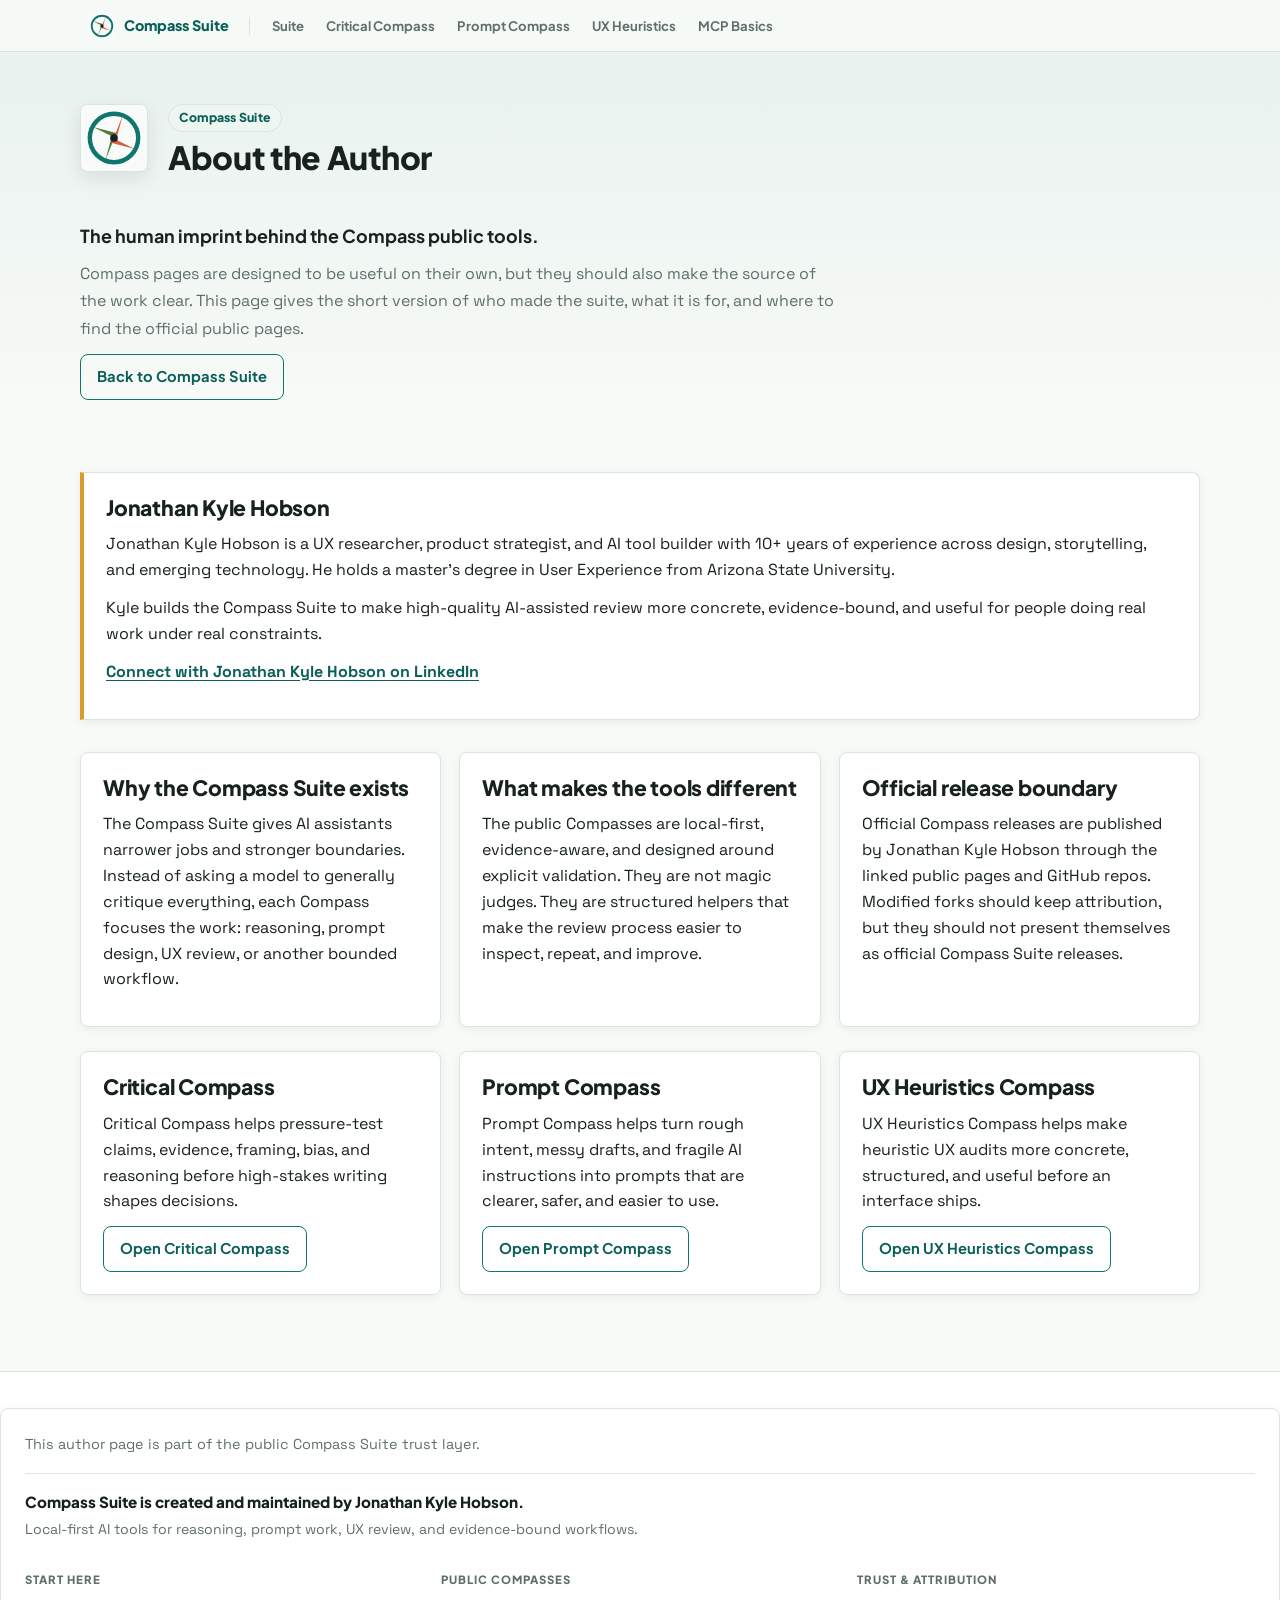
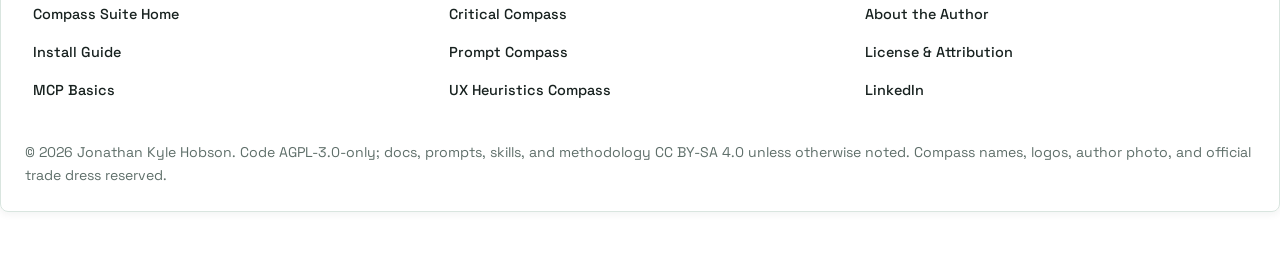
==== about/index.html @ 187ad804 "Add mobile navigation system" ====
<!doctype html>
<html lang="en">
<head>
  <meta charset="utf-8">
  <meta name="viewport" content="width=device-width, initial-scale=1">
  <title>About Jonathan Kyle Hobson - Compass Suite</title>
  <meta name="description" content="About Jonathan Kyle Hobson, creator of the Compass Suite.">
  <link rel="icon" href="../assets/compass-badge.svg" type="image/svg+xml">
  <link rel="stylesheet" href="../styles.css">
</head>
<body>
  <div id="progress-bar" role="progressbar" aria-valuenow="0" aria-valuemin="0" aria-valuemax="100" aria-label="Reading progress"></div>

  <nav class="site-nav" aria-label="Compass network">
    <div class="site-nav-inner">
      <a class="site-nav-brand" href="https://jonathankhobson.github.io/compass-suite/">
        <img src="../assets/compass-badge.svg" alt="">
        <span>Compass Suite</span>
      </a>
      <div class="site-nav-sep" aria-hidden="true"></div>
      <button class="site-nav-toggle" type="button" aria-expanded="false" aria-controls="site-nav-menu">
        <span class="site-nav-toggle-icon" aria-hidden="true"></span>
        <span>Menu</span>
      </button>
      <div class="site-nav-links" id="site-nav-menu">
        <a class="site-nav-link" href="https://jonathankhobson.github.io/compass-suite/">Suite</a>
        <a class="site-nav-link" href="https://jonathankhobson.github.io/critical-compass/">Critical Compass</a>
        <a class="site-nav-link" href="https://jonathankhobson.github.io/prompt-compass/">Prompt Compass</a>
        <a class="site-nav-link" href="https://jonathankhobson.github.io/ux-heuristic-compass/">UX Heuristics</a>
        <a class="site-nav-link" href="https://jonathankhobson.github.io/what-is-an-mcp/">MCP Basics</a>
      </div>
    </div>
  </nav>

  <header>
    <div class="brand">
      <img src="../assets/compass-badge.svg" alt="Compass Suite badge">
      <div>
        <span class="tag">Compass Suite</span>
        <h1>About the Author</h1>
      </div>
    </div>
    <p class="subtitle">The human imprint behind the Compass public tools.</p>
    <p class="lead">Compass pages are designed to be useful on their own, but they should also make the source of the work clear. This page gives the short version of who made the suite, what it is for, and where to find the official public pages.</p>
    <p><a class="button ghost" href="https://jonathankhobson.github.io/compass-suite/">Back to Compass Suite</a></p>
  </header>

  <main>
    <section class="notice">
      <h2>Jonathan Kyle Hobson</h2>
      <p>Jonathan Kyle Hobson is a UX researcher, product strategist, and AI tool builder with 10+ years of experience across design, storytelling, and emerging technology. He holds a master's degree in User Experience from Arizona State University.</p>
      <p>Kyle builds the Compass Suite to make high-quality AI-assisted review more concrete, evidence-bound, and useful for people doing real work under real constraints.</p>
      <p><a href="https://www.linkedin.com/in/jonathankylehobson/" target="_blank" rel="noopener">Connect with Jonathan Kyle Hobson on LinkedIn</a></p>
    </section>

    <section class="info-grid" aria-label="Compass Suite purpose">
      <div class="info-block">
        <h2>Why the Compass Suite exists</h2>
        <p>The Compass Suite gives AI assistants narrower jobs and stronger boundaries. Instead of asking a model to generally critique everything, each Compass focuses the work: reasoning, prompt design, UX review, or another bounded workflow.</p>
      </div>
      <div class="info-block">
        <h2>What makes the tools different</h2>
        <p>The public Compasses are local-first, evidence-aware, and designed around explicit validation. They are not magic judges. They are structured helpers that make the review process easier to inspect, repeat, and improve.</p>
      </div>
      <div class="info-block">
        <h2>Official release boundary</h2>
        <p>Official Compass releases are published by Jonathan Kyle Hobson through the linked public pages and GitHub repos. Modified forks should keep attribution, but they should not present themselves as official Compass Suite releases.</p>
      </div>
    </section>

    <section class="info-grid" aria-label="Current public Compasses">
      <div class="info-block">
        <h2>Critical Compass</h2>
        <p>Critical Compass helps pressure-test claims, evidence, framing, bias, and reasoning before high-stakes writing shapes decisions.</p>
        <a class="button quiet" href="https://jonathankhobson.github.io/critical-compass/">Open Critical Compass</a>
      </div>
      <div class="info-block">
        <h2>Prompt Compass</h2>
        <p>Prompt Compass helps turn rough intent, messy drafts, and fragile AI instructions into prompts that are clearer, safer, and easier to use.</p>
        <a class="button quiet" href="https://jonathankhobson.github.io/prompt-compass/">Open Prompt Compass</a>
      </div>
      <div class="info-block">
        <h2>UX Heuristics Compass</h2>
        <p>UX Heuristics Compass helps make heuristic UX audits more concrete, structured, and useful before an interface ships.</p>
        <a class="button quiet" href="https://jonathankhobson.github.io/ux-heuristic-compass/">Open UX Heuristics Compass</a>
      </div>
    </section>
  </main>

  <footer class="suite-footer" role="contentinfo">
    <div class="suite-footer-card">
      <p class="suite-footer-note">This author page is part of the public Compass Suite trust layer.</p>
      <p class="suite-footer-heading">Compass Suite is created and maintained by Jonathan Kyle Hobson.</p>
      <p class="suite-footer-purpose">Local-first AI tools for reasoning, prompt work, UX review, and evidence-bound workflows.</p>
      <nav class="suite-footer-grid" aria-label="Compass network footer">
        <section class="suite-footer-group" aria-labelledby="footer-start-here">
          <h2 id="footer-start-here">Start Here</h2>
          <div class="suite-footer-links">
            <a href="https://jonathankhobson.github.io/compass-suite/">Compass Suite Home</a>
            <a href="https://jonathankhobson.github.io/compass-suite/#install">Install Guide</a>
            <a href="https://jonathankhobson.github.io/what-is-an-mcp/">MCP Basics</a>
          </div>
        </section>
        <section class="suite-footer-group" aria-labelledby="footer-public-compasses">
          <h2 id="footer-public-compasses">Public Compasses</h2>
          <div class="suite-footer-links">
            <a href="https://jonathankhobson.github.io/critical-compass/">Critical Compass</a>
            <a href="https://jonathankhobson.github.io/prompt-compass/">Prompt Compass</a>
            <a href="https://jonathankhobson.github.io/ux-heuristic-compass/">UX Heuristics Compass</a>
          </div>
        </section>
        <section class="suite-footer-group" aria-labelledby="footer-trust">
          <h2 id="footer-trust">Trust &amp; Attribution</h2>
          <div class="suite-footer-links">
            <a href="https://jonathankhobson.github.io/compass-suite/about/">About the Author</a>
            <a href="https://jonathankhobson.github.io/compass-suite/license/">License &amp; Attribution</a>
            <a href="https://www.linkedin.com/in/jonathankylehobson/" target="_blank" rel="noopener">LinkedIn</a>
          </div>
        </section>
      </nav>
      <p class="suite-footer-legal">&copy; 2026 Jonathan Kyle Hobson. Code AGPL-3.0-only; docs, prompts, skills, and methodology CC BY-SA 4.0 unless otherwise noted. Compass names, logos, author photo, and official trade dress reserved.</p>
    </div>
  </footer>
  <script src="../site.js"></script>
</body>
</html>
---- styles.css ----
/* compass-public-visual-system: uxhc-v1 */

@import url('https://fonts.googleapis.com/css2?family=Plus+Jakarta+Sans:wght@400;600;700;800&family=Space+Grotesk:wght@400;500;700&display=swap');

/* ── Tokens ─────────────────────────────────────────── */
:root {
  color-scheme: light;

  /* Color */
  --bg:        #f7faf7;
  --paper:     #ffffff;
  --panel:     #ffffff;
  --ink:       #17211f;
  --muted:     #5f6f6a;
  --teal:      #0f766e;
  --teal-dark: #0b5f59;
  --teal-lt:   rgba(15, 118, 110, 0.08);
  --coral:     #d95f43;
  --leaf:      #527a39;
  --gold:      #d99c2b;
  --line:      #d9e5df;
  --soft:      #eef6f1;
  --danger:    #9f2d20;

  /* Shadow */
  --shadow:    0 2px 8px rgba(23, 33, 31, 0.06);
  --shadow-md: 0 6px 20px rgba(23, 33, 31, 0.10);
  --shadow-lg: 0 18px 50px rgba(23, 33, 31, 0.12);

  /* Typography */
  --font-display: 'Plus Jakarta Sans', ui-sans-serif, system-ui, sans-serif;
  --font-body:    'Space Grotesk', ui-sans-serif, system-ui, sans-serif;

  /* Layout */
  --container:  min(1120px, calc(100% - 32px));
  --radius:     8px;
  --site-nav-h: 52px;
}

/* ── Reset ──────────────────────────────────────────── */
*, *::before, *::after { box-sizing: border-box; }

html {
  scroll-behavior: smooth;
  overflow-x: hidden;
}

body {
  margin: 0;
  font-family: var(--font-body);
  font-size: 1rem;
  line-height: 1.62;
  color: var(--ink);
  background:
    linear-gradient(180deg, rgba(15, 118, 110, 0.07) 0%, transparent 400px),
    var(--bg);
  overflow-x: hidden;
}

img, svg { max-width: 100%; height: auto; }

/* ── Progress bar ───────────────────────────────────── */
#progress-bar {
  position: fixed;
  top: 0; left: 0;
  height: 3px;
  width: 0%;
  background: linear-gradient(90deg, var(--teal) 0%, var(--coral) 100%);
  z-index: 600;
  transition: width 0.08s linear;
  pointer-events: none;
}

/* ── Site nav ───────────────────────────────────────── */
.site-nav {
  position: sticky;
  top: 0;
  z-index: 400;
  height: var(--site-nav-h);
  background: rgba(247, 250, 247, 0.95);
  backdrop-filter: blur(12px);
  -webkit-backdrop-filter: blur(12px);
  border-bottom: 1px solid var(--line);
}

.site-nav-inner {
  width: var(--container);
  margin: 0 auto;
  height: 100%;
  display: flex;
  align-items: center;
  gap: 6px;
}

.site-nav-brand {
  display: flex;
  align-items: center;
  gap: 8px;
  font-family: var(--font-display);
  font-weight: 800;
  font-size: 0.9rem;
  color: var(--teal-dark);
  text-decoration: none;
  flex-shrink: 0;
  padding: 5px 8px;
  border-radius: var(--radius);
  transition: background 0.14s;
}

.site-nav-brand:hover { background: var(--teal-lt); }

.site-nav-brand img {
  width: 28px;
  height: 28px;
  border-radius: 6px;
  flex-shrink: 0;
}

.site-nav-brand span { white-space: nowrap; }

.site-nav-sep {
  width: 1px;
  height: 18px;
  background: var(--line);
  flex-shrink: 0;
  margin: 0 6px;
}

.site-nav-links {
  display: flex;
  align-items: center;
  gap: 2px;
  flex: 1;
  overflow-x: auto;
  scrollbar-width: none;
  min-width: 0;
}

.site-nav-links::-webkit-scrollbar { display: none; }

.site-nav-link {
  font-family: var(--font-display);
  font-weight: 700;
  font-size: 0.82rem;
  color: var(--muted);
  text-decoration: none;
  padding: 5px 10px;
  border-radius: 6px;
  white-space: nowrap;
  flex-shrink: 0;
  transition: background 0.12s, color 0.12s;
}

.site-nav-link:hover {
  background: var(--teal-lt);
  color: var(--teal-dark);
}

.site-nav-link[aria-current="page"] {
  background: var(--soft);
  color: var(--teal-dark);
}

.site-nav-toggle {
  display: none;
  align-items: center;
  gap: 8px;
  min-height: 44px;
  margin-left: auto;
  border: 1px solid var(--line);
  border-radius: var(--radius);
  padding: 9px 12px;
  background: var(--paper);
  color: var(--teal-dark);
  cursor: pointer;
  font-family: var(--font-display);
  font-size: 0.86rem;
  font-weight: 800;
}

.site-nav-toggle-icon {
  position: relative;
  width: 18px;
  height: 12px;
  display: inline-block;
  border-top: 2px solid currentColor;
  border-bottom: 2px solid currentColor;
}

.site-nav-toggle-icon::before {
  content: "";
  position: absolute;
  left: 0;
  right: 0;
  top: 3px;
  border-top: 2px solid currentColor;
}

/* ── Support-page header ───────────────────────────── */
body > header:not(.hero) {
  width: var(--container);
  margin: 0 auto;
  padding: 52px 0 36px;
}

.brand {
  display: flex;
  align-items: flex-start;
  gap: 20px;
  margin-bottom: 16px;
}

.brand img {
  width: 68px;
  height: 68px;
  border-radius: var(--radius);
  border: 1px solid var(--line);
  background: var(--paper);
  box-shadow: var(--shadow-md);
  flex-shrink: 0;
}

.subtitle {
  margin: 0 0 10px;
  font-family: var(--font-display);
  font-size: 1.12rem;
  font-weight: 700;
  color: var(--ink);
}

.lead {
  max-width: 760px;
  color: var(--muted);
  line-height: 1.7;
}

/* ── Hero ───────────────────────────────────────────── */
.hero {
  width: var(--container);
  margin: 0 auto;
  padding: 52px 0 40px;
}

.hero-lockup {
  display: flex;
  align-items: flex-start;
  gap: 20px;
  margin-bottom: 18px;
}

.hero-badge {
  width: 68px;
  height: 68px;
  border-radius: var(--radius);
  border: 1px solid var(--line);
  background: var(--paper);
  box-shadow: var(--shadow-md);
  flex-shrink: 0;
}

.hero-id { display: grid; gap: 8px; align-content: start; }

.hero-eyebrow {
  display: inline-flex;
  align-items: center;
  border: 1px solid var(--line);
  border-radius: 20px;
  padding: 3px 12px;
  background: var(--soft);
  color: var(--teal-dark);
  font-family: var(--font-display);
  font-size: 0.75rem;
  font-weight: 800;
  letter-spacing: 0.06em;
  text-transform: uppercase;
  width: fit-content;
}

.hero h1 {
  margin: 0;
  font-family: var(--font-display);
  font-size: clamp(1.9rem, 5vw, 3.2rem);
  font-weight: 800;
  line-height: 1.05;
  letter-spacing: -0.02em;
  color: var(--ink);
}

.hero-subtitle {
  font-family: var(--font-display);
  font-size: 1.12rem;
  font-weight: 700;
  color: var(--ink);
  margin: 0;
  letter-spacing: -0.01em;
}

.hero-lead {
  font-family: var(--font-body);
  font-size: 1.05rem;
  color: var(--muted);
  line-height: 1.7;
  max-width: 680px;
  margin: 0;
}

/* ── Page nav (sticky tab bar) ──────────────────────── */
.page-nav-wrap {
  position: sticky;
  top: var(--site-nav-h);
  z-index: 300;
  background: rgba(247, 250, 247, 0.97);
  backdrop-filter: blur(12px);
  -webkit-backdrop-filter: blur(12px);
  border-bottom: 1px solid var(--line);
}

.page-nav-inner {
  width: var(--container);
  margin: 0 auto;
  position: relative;
}

.section-nav-toggle {
  display: none;
  align-items: center;
  justify-content: space-between;
  gap: 10px;
  width: 100%;
  min-height: 44px;
  margin: 8px 0;
  border: 1px solid var(--line);
  border-radius: var(--radius);
  padding: 10px 12px;
  background: var(--paper);
  color: var(--teal-dark);
  cursor: pointer;
  font-family: var(--font-display);
  font-weight: 800;
}

.section-nav-toggle::after {
  content: "▾";
  color: var(--muted);
  font-size: 0.8rem;
  transition: transform 0.16s ease;
}

.section-nav-toggle[aria-expanded="true"]::after {
  transform: rotate(-180deg);
}

.section-nav-current {
  color: var(--muted);
  font-size: 0.84rem;
  font-weight: 700;
}

.tab-nav {
  display: flex;
  gap: 2px;
  padding: 8px 0;
  overflow-x: auto;
  scrollbar-width: none;
}

.tab-nav::-webkit-scrollbar { display: none; }

.tab-nav button {
  appearance: none;
  border: none;
  border-radius: 6px;
  padding: 7px 14px;
  background: transparent;
  color: var(--muted);
  cursor: pointer;
  font-family: var(--font-display);
  font-weight: 700;
  font-size: 0.88rem;
  min-height: 36px;
  white-space: nowrap;
  flex-shrink: 0;
  transition: background 0.12s, color 0.12s;
}

.tab-nav button:hover {
  background: var(--teal-lt);
  color: var(--teal-dark);
}

.tab-nav button[aria-selected="true"] {
  background: var(--soft);
  color: var(--teal-dark);
  box-shadow: inset 0 0 0 1.5px var(--teal);
}

/* ── Tab panels ─────────────────────────────────────── */
.tab-panel[hidden] { display: none; }

.tab-panel { animation: fade-up 160ms ease-out; }

@keyframes fade-up {
  from { opacity: 0; transform: translateY(5px); }
  to   { opacity: 1; transform: translateY(0); }
}

/* ── Main layout ────────────────────────────────────── */
main {
  width: var(--container);
  margin: 0 auto;
  padding: 24px 0 64px;
}

section { padding: 12px 0; min-width: 0; }

/* ── Typography ─────────────────────────────────────── */
h1, h2, h3 {
  font-family: var(--font-display);
  font-weight: 800;
  margin-top: 0;
  letter-spacing: -0.01em;
}

h2 { font-size: 1.32rem; line-height: 1.25; margin-bottom: 10px; }
h3 { font-size: 1.04rem; margin-bottom: 8px; }

p {
  margin-top: 0;
  margin-bottom: 12px;
  font-family: var(--font-body);
}

a {
  color: var(--teal-dark);
  font-weight: 700;
  text-underline-offset: 3px;
  transition: color 0.12s;
}

a:hover { color: var(--teal); }

/* ── Focus ──────────────────────────────────────────── */
a:focus-visible,
button:focus-visible,
summary:focus-visible,
[tabindex]:focus-visible {
  outline: 2.5px solid var(--teal);
  outline-offset: 3px;
  border-radius: 4px;
}

/* ── Eyebrow label ──────────────────────────────────── */
.eyebrow {
  margin: 0 0 6px;
  color: var(--teal-dark);
  font-family: var(--font-display);
  font-size: 0.74rem;
  font-weight: 900;
  letter-spacing: 0.09em;
  text-transform: uppercase;
}

/* ── Tags / Pills ───────────────────────────────────── */
.tag, .status-pill, .meta-pill {
  display: inline-flex;
  align-items: center;
  width: fit-content;
  border: 1px solid var(--line);
  border-radius: 20px;
  padding: 3px 10px;
  background: var(--soft);
  color: var(--teal-dark);
  font-family: var(--font-display);
  font-size: 0.77rem;
  font-weight: 800;
  letter-spacing: 0.02em;
}

.status-pill.beta {
  color: #fff;
  background: var(--teal);
  border-color: var(--teal);
}

.status-pill.alpha, .status-pill.early-alpha {
  color: #7a5c1a;
  background: #fff8e8;
  border-color: #e3c16f;
}

/* ── Section intro ──────────────────────────────────── */
.section-intro { max-width: 840px; margin-bottom: 22px; }
.section-intro > p { color: var(--muted); }

/* ── Grids ──────────────────────────────────────────── */
.product-grid,
.info-grid,
.install-grid,
.faq-grid {
  display: grid;
  grid-template-columns: repeat(auto-fit, minmax(280px, 1fr));
  gap: 18px;
}

/* ── Cards ──────────────────────────────────────────── */
.product-card,
.info-block,
.install-block,
.faq-block,
.notice {
  border: 1px solid var(--line);
  border-radius: var(--radius);
  background: var(--paper);
  padding: 22px;
  box-shadow: var(--shadow);
  max-width: 100%;
  min-width: 0;
  transition: box-shadow 0.18s, transform 0.18s;
}

.product-card { display: grid; gap: 12px; align-content: start; }

.product-card:hover,
.info-block:hover,
.install-block:hover,
.faq-block:hover {
  box-shadow: var(--shadow-md);
  transform: translateY(-2px);
}

/* ── Product card internals ─────────────────────────── */
.product-head { display: grid; gap: 8px; }

.product-meta { display: flex; flex-wrap: wrap; gap: 6px; }

.product-actions,
.download-actions {
  display: flex;
  flex-wrap: wrap;
  align-items: center;
  gap: 8px;
  min-width: 0;
}

/* ── Buttons ────────────────────────────────────────── */
.button {
  display: inline-flex;
  min-height: 44px;
  align-items: center;
  justify-content: center;
  border: 1.5px solid var(--teal);
  border-radius: var(--radius);
  background: var(--teal);
  color: #fff;
  cursor: pointer;
  font-family: var(--font-display);
  font-weight: 700;
  font-size: 0.92rem;
  padding: 10px 16px;
  text-decoration: none;
  max-width: 100%;
  text-align: center;
  white-space: normal;
  overflow-wrap: anywhere;
  transition: background 0.14s, border-color 0.14s, box-shadow 0.14s, transform 0.14s, color 0.14s;
}

.button:hover {
  background: var(--teal-dark);
  border-color: var(--teal-dark);
  box-shadow: var(--shadow-md);
  transform: translateY(-1px);
  color: #fff;
}

.button.secondary {
  background: var(--paper);
  color: var(--teal-dark);
  border-color: var(--teal);
}

.button.secondary:hover {
  background: var(--soft);
  border-color: var(--teal-dark);
  transform: translateY(-1px);
  box-shadow: var(--shadow);
}

.button.ghost, .button.quiet {
  background: transparent;
  color: var(--teal-dark);
}

.button.ghost:hover, .button.quiet:hover {
  background: var(--teal-lt);
  transform: translateY(-1px);
  color: var(--teal-dark);
}

.button.disabled, .button[aria-disabled="true"] {
  background: #e4ebe7;
  border-color: #a9b8b2;
  color: #5e6f68;
  cursor: not-allowed;
  transform: none;
  box-shadow: none;
}

/* ── Download list ──────────────────────────────────── */
.download-list { display: grid; gap: 10px; margin-top: 2px; min-width: 0; }

.download-item { border-top: 1px solid var(--line); padding-top: 10px; min-width: 0; }

.download-item p { color: var(--muted); font-size: 0.9rem; margin-bottom: 8px; }

.status-note { margin: 0; color: var(--muted); font-family: var(--font-body); font-size: 0.92rem; }

/* ── Download chooser ───────────────────────────────── */
.download-chooser {
  display: grid;
  grid-template-columns: minmax(0, 0.9fr) minmax(0, 1.3fr);
  gap: 18px;
  align-items: stretch;
  margin: 24px 0 20px;
}

.chooser-copy {
  border: 1px solid var(--line);
  border-radius: var(--radius);
  background: var(--paper);
  box-shadow: var(--shadow);
  padding: 24px;
  border-left: 4px solid var(--teal);
}

.chooser-copy p:last-child { margin-bottom: 0; }

.inline-help { display: inline-flex; min-height: 44px; align-items: center; }

.chooser-grid {
  display: grid;
  grid-template-columns: repeat(2, minmax(0, 1fr));
  gap: 10px;
  min-width: 0;
}

.chooser-item {
  border: 1px solid var(--line);
  border-radius: var(--radius);
  background: var(--paper);
  box-shadow: var(--shadow);
  display: grid;
  gap: 6px;
  padding: 16px;
  transition: box-shadow 0.15s, transform 0.15s;
}

.chooser-item:hover { box-shadow: var(--shadow-md); transform: translateY(-1px); }

.chooser-item span { color: var(--muted); font-family: var(--font-body); font-size: 0.88rem; }

.chooser-item strong {
  color: var(--ink);
  font-family: var(--font-display);
  font-weight: 700;
  overflow-wrap: anywhere;
}

/* ── Notice / callout ───────────────────────────────── */
.notice {
  border-left: 4px solid var(--gold);
  border-left-color: var(--gold);
  border-radius: 0 var(--radius) var(--radius) 0;
  margin: 0 0 20px;
}

.privacy-notice { border-left-color: var(--danger); }

/* ── Lists ──────────────────────────────────────────── */
ol, ul { padding-left: 22px; }
li { margin: 0 0 8px; font-family: var(--font-body); }

/* ── Accordion / details ────────────────────────────── */
details {
  border: 1px solid var(--line);
  border-radius: var(--radius);
  background: var(--paper);
  min-width: 0;
  overflow: hidden;
}

summary {
  cursor: pointer;
  font-family: var(--font-display);
  font-weight: 700;
  font-size: 0.92rem;
  min-height: 44px;
  display: flex;
  align-items: center;
  padding: 11px 16px;
  list-style: none;
  user-select: none;
  overflow-wrap: anywhere;
  gap: 8px;
  transition: background 0.12s;
}

summary::-webkit-details-marker { display: none; }

summary::after {
  content: '▾';
  margin-left: auto;
  flex-shrink: 0;
  color: var(--muted);
  font-size: 0.75rem;
  transition: transform 0.18s;
  display: inline-block;
}

details[open] summary::after { transform: rotate(-180deg); }

summary:hover { background: var(--teal-lt); }

details > :not(summary) { padding: 0 16px 14px; }

/* ── Screen reader only ─────────────────────────────── */
.sr-only {
  position: absolute;
  width: 1px; height: 1px;
  padding: 0; margin: -1px;
  overflow: hidden;
  clip: rect(0, 0, 0, 0);
  white-space: nowrap;
  border: 0;
}

/* ── Footer ─────────────────────────────────────────── */
.suite-footer {
  border-top: 1px solid var(--line);
  padding: 36px 0 48px;
  background: var(--paper);
}

.suite-footer-inner {
  width: var(--container);
  margin: 0 auto;
}

.suite-footer-card {
  border: 1px solid var(--line);
  border-radius: var(--radius);
  background: rgba(255, 255, 255, 0.72);
  box-shadow: var(--shadow);
  padding: 24px;
}

.suite-footer-note {
  margin: 0 0 16px;
  padding: 0 0 16px;
  border-bottom: 1px solid var(--line);
  font-family: var(--font-body);
  color: var(--muted);
  font-size: 0.9rem;
}

.suite-footer-heading {
  margin: 0 0 4px;
  color: var(--ink);
  font-family: var(--font-display);
  font-weight: 800;
  font-size: 0.95rem;
}

.suite-footer-purpose, .suite-footer-legal {
  margin: 0;
  font-family: var(--font-body);
  color: var(--muted);
  font-size: 0.88rem;
}

.suite-footer-grid {
  display: grid;
  grid-template-columns: repeat(3, minmax(0, 1fr));
  gap: 18px;
  margin: 20px 0;
}

.suite-footer-group h2 {
  margin: 0 0 10px;
  color: var(--muted);
  font-family: var(--font-display);
  font-size: 0.71rem;
  font-weight: 900;
  letter-spacing: 0.09em;
  text-transform: uppercase;
}

.suite-footer-links { display: grid; gap: 2px; }

.suite-footer-links a {
  display: inline-flex;
  align-items: center;
  min-height: 36px;
  width: fit-content;
  max-width: 100%;
  font-family: var(--font-body);
  font-weight: 500;
  font-size: 0.9rem;
  color: var(--ink);
  text-decoration: none;
  padding: 4px 8px;
  border-radius: 6px;
  transition: background 0.12s, color 0.12s;
}

.suite-footer-links a:hover {
  background: var(--teal-lt);
  color: var(--teal-dark);
}

@media (prefers-reduced-motion: reduce) {
  *, *::before, *::after {
    scroll-behavior: auto !important;
    transition-duration: 0.01ms !important;
    animation-duration: 0.01ms !important;
    animation-iteration-count: 1 !important;
  }
}

/* ── Responsive ─────────────────────────────────────── */
@media (max-width: 720px) {
  .site-nav {
    height: var(--site-nav-h);
    overflow: visible;
  }

  .site-nav-inner {
    position: relative;
    min-height: var(--site-nav-h);
  }

  .site-nav-toggle {
    display: inline-flex;
  }

  .site-nav-sep {
    display: none;
  }

  .site-nav-links {
    flex: none;
    width: 100%;
    min-width: 0;
    border: 1px solid var(--line);
    border-radius: var(--radius);
    background: var(--paper);
    box-shadow: var(--shadow-md);
    padding: 6px;
  }

  .js-enabled .site-nav-links {
    position: absolute;
    top: calc(100% + 6px);
    left: 0;
    right: 0;
    display: none;
    overflow: visible;
  }

  .js-enabled .site-nav-links.is-open {
    display: grid;
  }

  html:not(.js-enabled) .site-nav {
    height: auto;
  }

  html:not(.js-enabled) .site-nav-inner {
    flex-wrap: wrap;
    padding: 6px 0;
  }

  html:not(.js-enabled) .site-nav-toggle,
  html:not(.js-enabled) .section-nav-toggle {
    display: none;
  }

  html:not(.js-enabled) .site-nav-links {
    display: grid;
    flex-basis: 100%;
  }

  .site-nav-link {
    width: 100%;
    min-height: 44px;
    align-items: center;
    display: flex;
    white-space: normal;
    padding: 10px 12px;
  }

  .section-nav-toggle {
    display: flex;
  }

  .js-enabled .tab-nav {
    display: none;
  }

  .js-enabled .tab-nav.is-open {
    display: grid;
    grid-template-columns: 1fr;
    gap: 4px;
    padding: 0 0 8px;
    overflow: visible;
  }

  .tab-nav button {
    justify-content: flex-start;
    min-height: 44px;
    width: 100%;
    text-align: left;
    white-space: normal;
  }

  .hero { padding: 36px 0 28px; }
  body > header:not(.hero) { padding: 36px 0 28px; }
  .hero-lockup { gap: 14px; }
  .brand { gap: 14px; }
  .hero-badge { width: 52px; height: 52px; }
  .brand img { width: 52px; height: 52px; }

  .product-grid,
  .info-grid,
  .install-grid,
  .faq-grid { grid-template-columns: 1fr; }

  .download-chooser,
  .chooser-grid { grid-template-columns: 1fr; }

  .suite-footer-grid { grid-template-columns: 1fr; gap: 12px; }

  .product-actions,
  .download-actions { align-items: stretch; }

  .product-actions .button,
  .download-actions .button,
  .download-item .button,
  .product-card > .button,
  .product-card > .button.disabled { width: 100%; }
}

@media (max-width: 480px) {
  :root { --container: min(100%, calc(100% - 20px)); }

  .hero h1 { font-size: 1.75rem; }
  body > header:not(.hero) h1 { font-size: 1.75rem; }
  .hero-badge { width: 44px; height: 44px; }
  .brand img { width: 44px; height: 44px; }

  .product-card,
  .info-block,
  .install-block,
  .faq-block,
  .notice,
  .chooser-copy,
  .chooser-item { padding: 16px; }
}
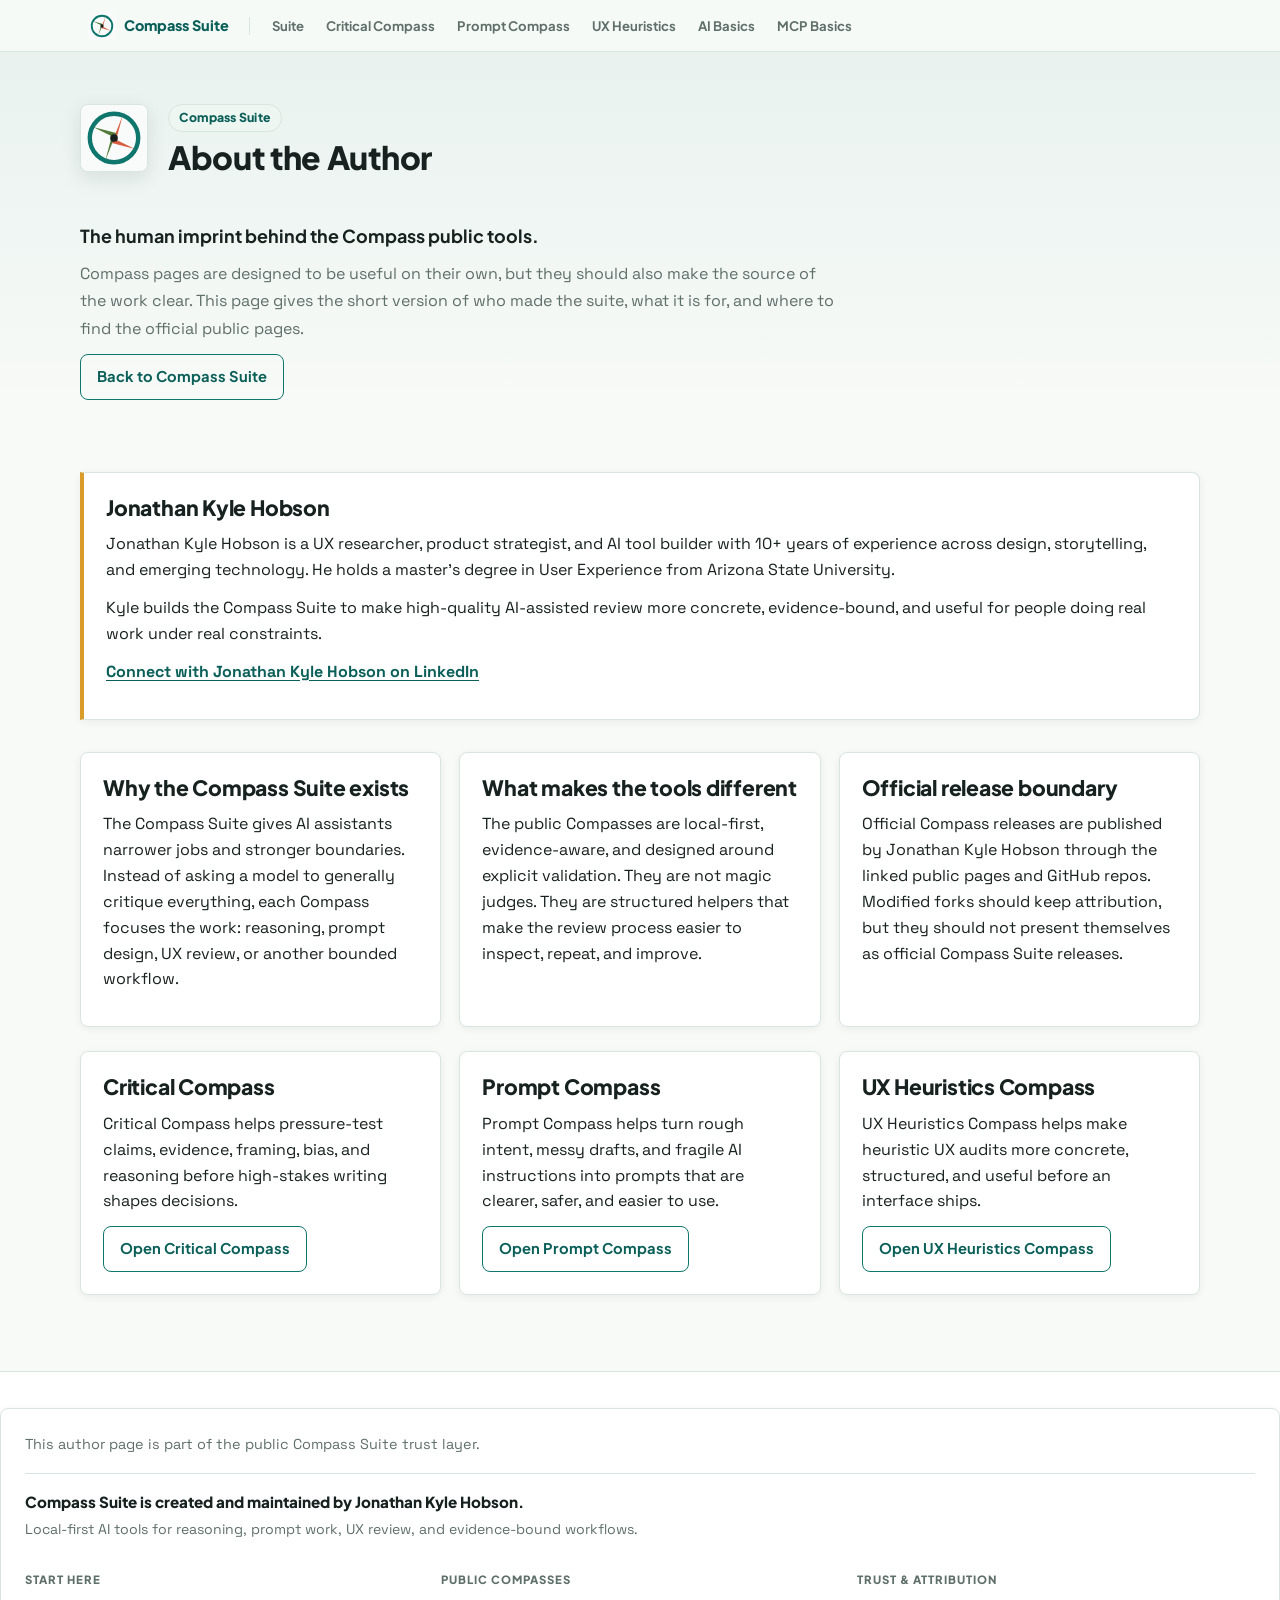
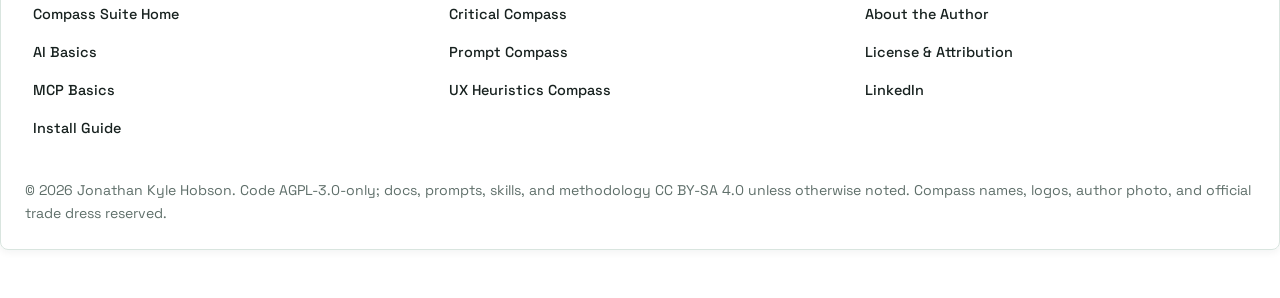
==== commit 870ce106: "Add AI Basics to Compass network" ====
--- a/about/index.html
+++ b/about/index.html
@@ -27,6 +27,7 @@
         <a class="site-nav-link" href="https://jonathankhobson.github.io/critical-compass/">Critical Compass</a>
         <a class="site-nav-link" href="https://jonathankhobson.github.io/prompt-compass/">Prompt Compass</a>
         <a class="site-nav-link" href="https://jonathankhobson.github.io/ux-heuristic-compass/">UX Heuristics</a>
+        <a class="site-nav-link" href="https://jonathankhobson.github.io/shareables/s/understanding-ai-2026/">AI Basics</a>
         <a class="site-nav-link" href="https://jonathankhobson.github.io/what-is-an-mcp/">MCP Basics</a>
       </div>
     </div>
@@ -97,8 +98,9 @@
           <h2 id="footer-start-here">Start Here</h2>
           <div class="suite-footer-links">
             <a href="https://jonathankhobson.github.io/compass-suite/">Compass Suite Home</a>
+            <a href="https://jonathankhobson.github.io/shareables/s/understanding-ai-2026/">AI Basics</a>
+            <a href="https://jonathankhobson.github.io/what-is-an-mcp/">MCP Basics</a>
             <a href="https://jonathankhobson.github.io/compass-suite/#install">Install Guide</a>
-            <a href="https://jonathankhobson.github.io/what-is-an-mcp/">MCP Basics</a>
           </div>
         </section>
         <section class="suite-footer-group" aria-labelledby="footer-public-compasses">
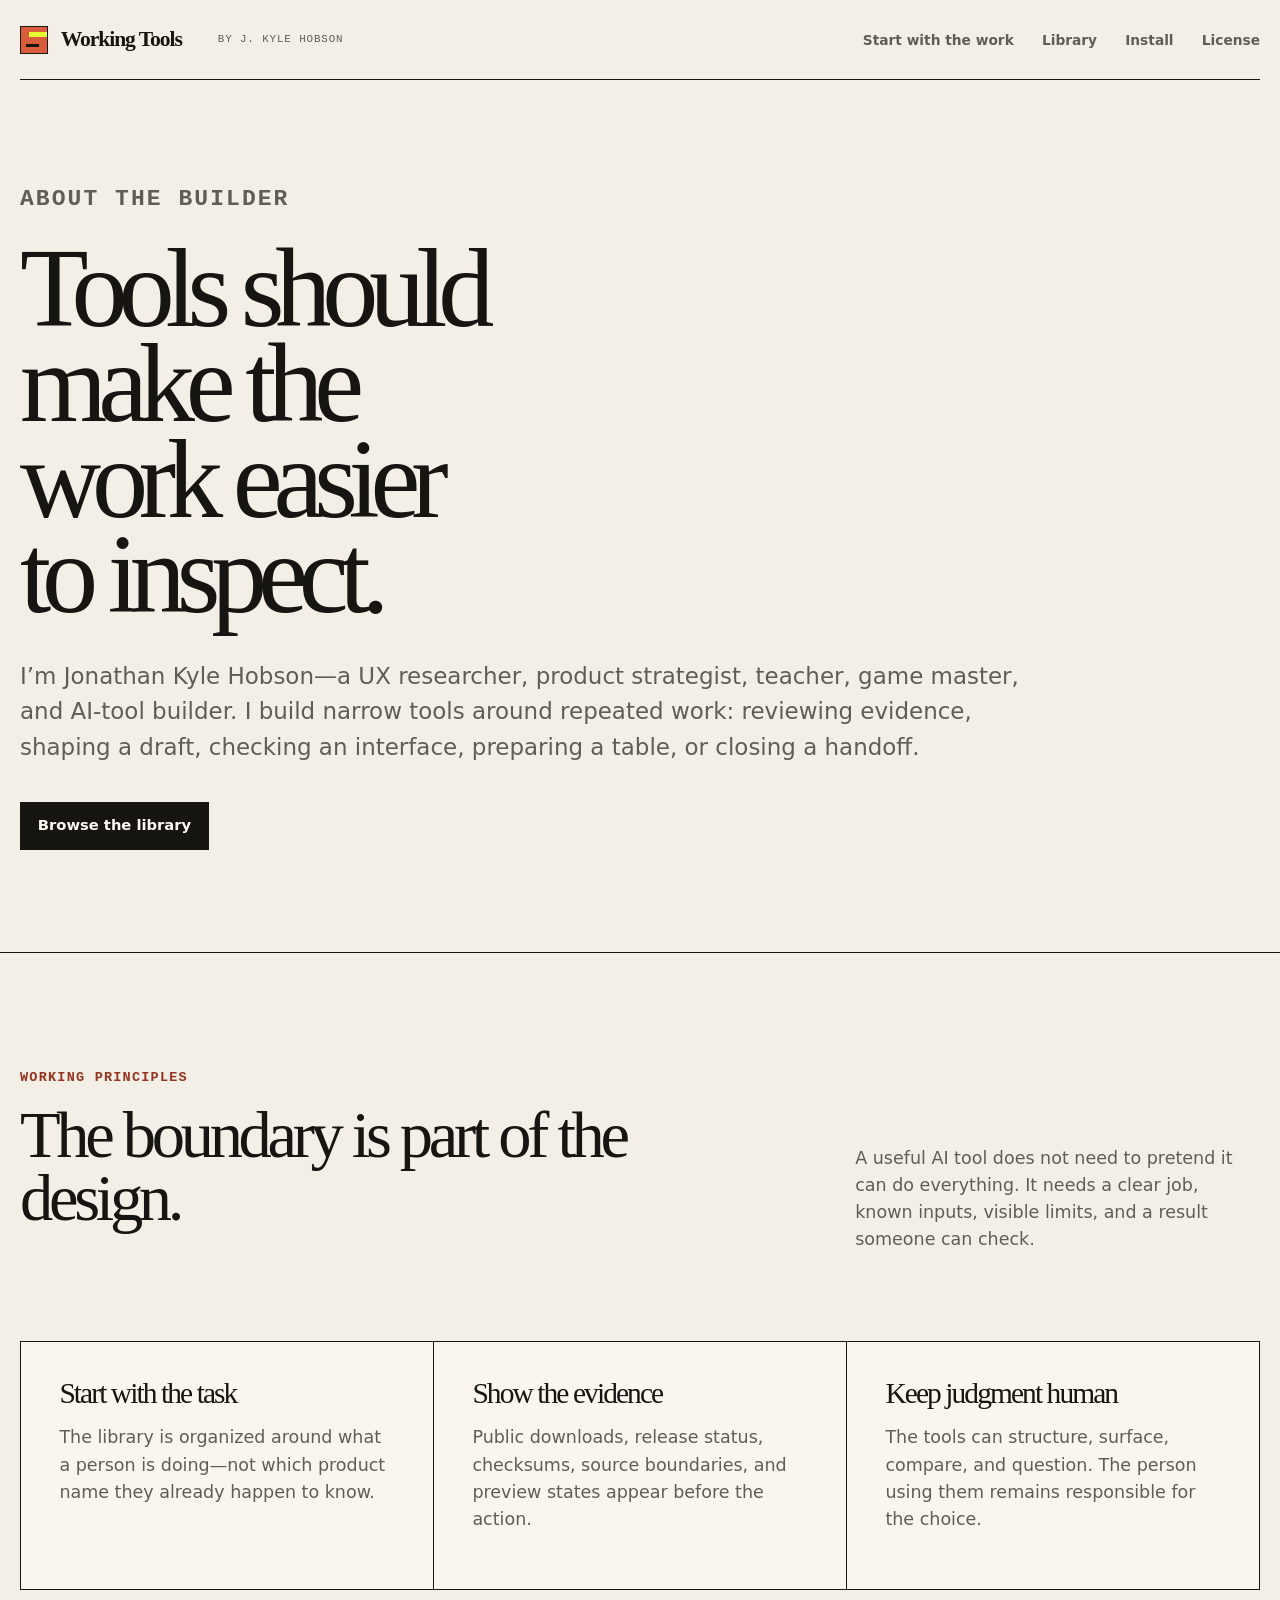
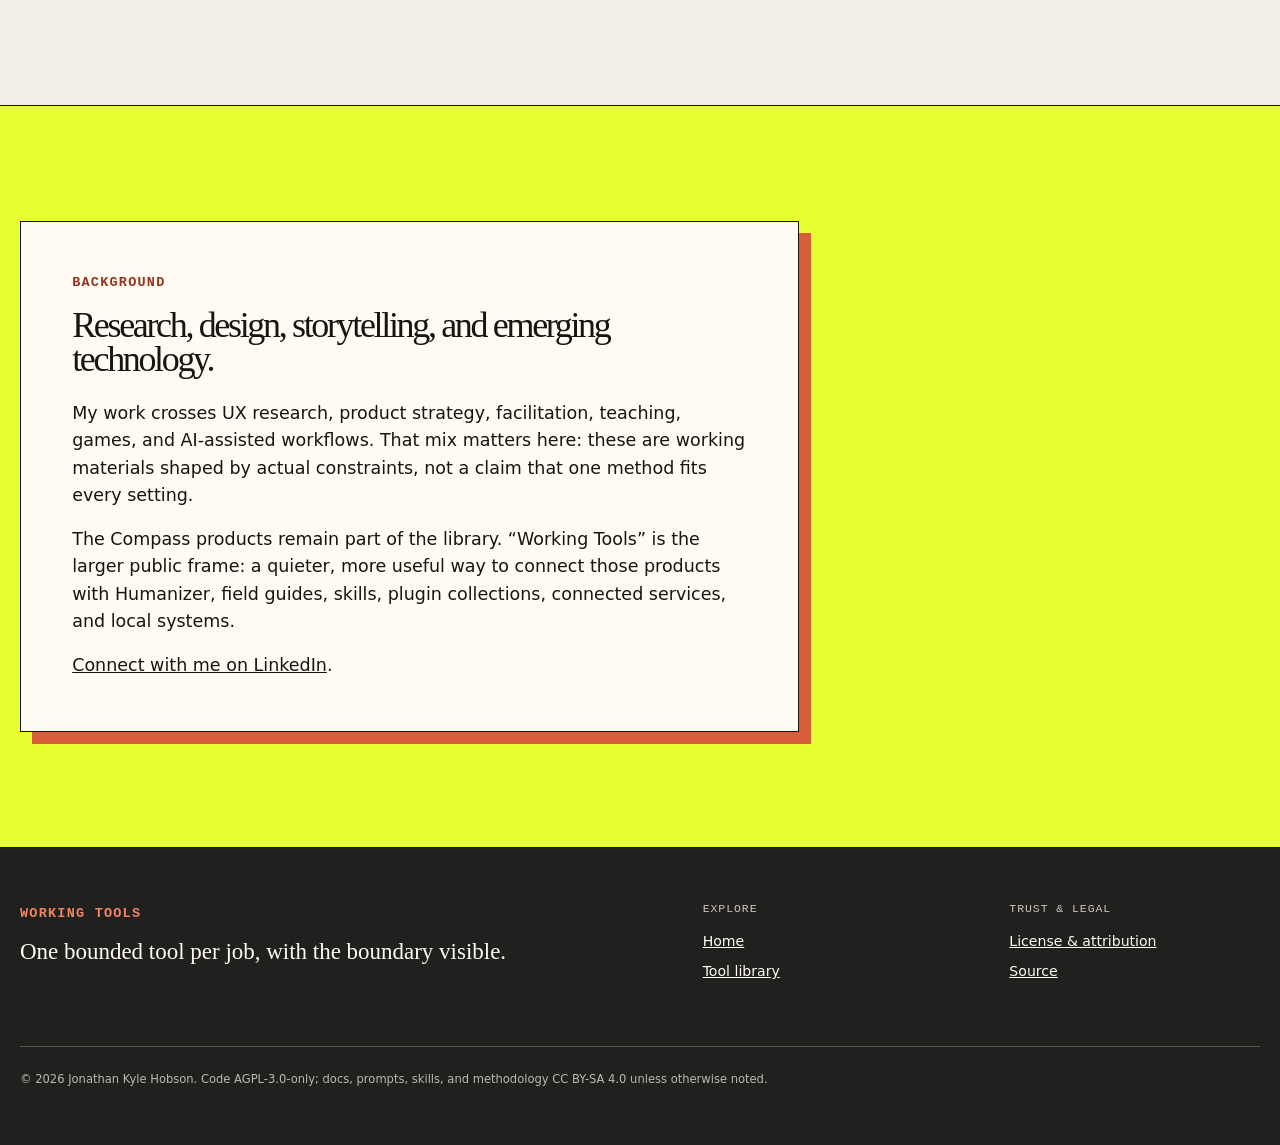
==== commit f0fc56b1: "Rebuild Compass Suite as Working Tools" ====
--- a/about/index.html
+++ b/about/index.html
@@ -3,126 +3,25 @@
 <head>
   <meta charset="utf-8">
   <meta name="viewport" content="width=device-width, initial-scale=1">
-  <title>About Jonathan Kyle Hobson - Compass Suite</title>
-  <meta name="description" content="About Jonathan Kyle Hobson, creator of the Compass Suite.">
-  <link rel="icon" href="../assets/compass-badge.svg" type="image/svg+xml">
-  <link rel="stylesheet" href="../styles.css">
+  <title>About J. Kyle Hobson — Working Tools</title>
+  <meta name="description" content="About Jonathan Kyle Hobson and the real-work principles behind Working Tools.">
+  <link rel="icon" href="../assets/working-tools-mark.svg" type="image/svg+xml">
+  <link rel="stylesheet" href="../assets/css/main.css">
 </head>
 <body>
-  <div id="progress-bar" role="progressbar" aria-valuenow="0" aria-valuemin="0" aria-valuemax="100" aria-label="Reading progress"></div>
-
-  <nav class="site-nav" aria-label="Compass network">
-    <div class="site-nav-inner">
-      <a class="site-nav-brand" href="https://jonathankhobson.github.io/compass-suite/">
-        <img src="../assets/compass-badge.svg" alt="">
-        <span>Compass Suite</span>
-      </a>
-      <div class="site-nav-sep" aria-hidden="true"></div>
-      <button class="site-nav-toggle" type="button" aria-expanded="false" aria-controls="site-nav-menu">
-        <span class="site-nav-toggle-icon" aria-hidden="true"></span>
-        <span>Menu</span>
-      </button>
-      <div class="site-nav-links" id="site-nav-menu">
-        <a class="site-nav-link" href="https://jonathankhobson.github.io/compass-suite/">Suite</a>
-        <a class="site-nav-link" href="https://jonathankhobson.github.io/critical-compass/">Critical Compass</a>
-        <a class="site-nav-link" href="https://jonathankhobson.github.io/prompt-compass/">Prompt Compass</a>
-        <a class="site-nav-link" href="https://jonathankhobson.github.io/ux-heuristic-compass/">UX Heuristics</a>
-        <a class="site-nav-link" href="https://jonathankhobson.github.io/shareables/s/understanding-ai-2026/">AI Basics</a>
-        <a class="site-nav-link" href="https://jonathankhobson.github.io/what-is-an-mcp/">MCP Basics</a>
-      </div>
-    </div>
-  </nav>
-
-  <header>
-    <div class="brand">
-      <img src="../assets/compass-badge.svg" alt="Compass Suite badge">
-      <div>
-        <span class="tag">Compass Suite</span>
-        <h1>About the Author</h1>
-      </div>
-    </div>
-    <p class="subtitle">The human imprint behind the Compass public tools.</p>
-    <p class="lead">Compass pages are designed to be useful on their own, but they should also make the source of the work clear. This page gives the short version of who made the suite, what it is for, and where to find the official public pages.</p>
-    <p><a class="button ghost" href="https://jonathankhobson.github.io/compass-suite/">Back to Compass Suite</a></p>
+  <a class="skip-link" href="#main">Skip to the page</a>
+  <header class="site-header">
+    <a class="brand-link" href="../"><span class="work-mark" aria-hidden="true"></span><span>Working Tools</span></a>
+    <span class="header-note">by J. Kyle Hobson</span>
+    <button class="menu-toggle" type="button" aria-expanded="false" aria-controls="site-nav" data-menu-toggle>Menu</button>
+    <nav class="site-nav" id="site-nav" data-site-nav aria-label="Primary navigation"><ul class="site-nav-list"><li><a href="../#work">Start with the work</a></li><li><a href="../#library">Library</a></li><li><a href="../#install">Install</a></li><li><a href="../license/">License</a></li></ul></nav>
   </header>
-
-  <main>
-    <section class="notice">
-      <h2>Jonathan Kyle Hobson</h2>
-      <p>Jonathan Kyle Hobson is a UX researcher, product strategist, and AI tool builder with 10+ years of experience across design, storytelling, and emerging technology. He holds a master's degree in User Experience from Arizona State University.</p>
-      <p>Kyle builds the Compass Suite to make high-quality AI-assisted review more concrete, evidence-bound, and useful for people doing real work under real constraints.</p>
-      <p><a href="https://www.linkedin.com/in/jonathankylehobson/" target="_blank" rel="noopener">Connect with Jonathan Kyle Hobson on LinkedIn</a></p>
-    </section>
-
-    <section class="info-grid" aria-label="Compass Suite purpose">
-      <div class="info-block">
-        <h2>Why the Compass Suite exists</h2>
-        <p>The Compass Suite gives AI assistants narrower jobs and stronger boundaries. Instead of asking a model to generally critique everything, each Compass focuses the work: reasoning, prompt design, UX review, or another bounded workflow.</p>
-      </div>
-      <div class="info-block">
-        <h2>What makes the tools different</h2>
-        <p>The public Compasses are local-first, evidence-aware, and designed around explicit validation. They are not magic judges. They are structured helpers that make the review process easier to inspect, repeat, and improve.</p>
-      </div>
-      <div class="info-block">
-        <h2>Official release boundary</h2>
-        <p>Official Compass releases are published by Jonathan Kyle Hobson through the linked public pages and GitHub repos. Modified forks should keep attribution, but they should not present themselves as official Compass Suite releases.</p>
-      </div>
-    </section>
-
-    <section class="info-grid" aria-label="Current public Compasses">
-      <div class="info-block">
-        <h2>Critical Compass</h2>
-        <p>Critical Compass helps pressure-test claims, evidence, framing, bias, and reasoning before high-stakes writing shapes decisions.</p>
-        <a class="button quiet" href="https://jonathankhobson.github.io/critical-compass/">Open Critical Compass</a>
-      </div>
-      <div class="info-block">
-        <h2>Prompt Compass</h2>
-        <p>Prompt Compass helps turn rough intent, messy drafts, and fragile AI instructions into prompts that are clearer, safer, and easier to use.</p>
-        <a class="button quiet" href="https://jonathankhobson.github.io/prompt-compass/">Open Prompt Compass</a>
-      </div>
-      <div class="info-block">
-        <h2>UX Heuristics Compass</h2>
-        <p>UX Heuristics Compass helps make heuristic UX audits more concrete, structured, and useful before an interface ships.</p>
-        <a class="button quiet" href="https://jonathankhobson.github.io/ux-heuristic-compass/">Open UX Heuristics Compass</a>
-      </div>
-    </section>
+  <main id="main">
+    <header class="page-heading"><p class="eyebrow">About the builder</p><h1>Tools should make the work easier to inspect.</h1><p>I’m Jonathan Kyle Hobson—a UX researcher, product strategist, teacher, game master, and AI-tool builder. I build narrow tools around repeated work: reviewing evidence, shaping a draft, checking an interface, preparing a table, or closing a handoff.</p><div class="page-actions"><a class="button button-primary" href="../#library">Browse the library</a></div></header>
+    <section class="section-block" aria-labelledby="principles-title"><div class="section-inner"><div class="section-heading"><div><p class="section-index">Working principles</p><h2 id="principles-title">The boundary is part of the design.</h2></div><p>A useful AI tool does not need to pretend it can do everything. It needs a clear job, known inputs, visible limits, and a result someone can check.</p></div><div class="content-grid"><article class="content-card"><h2>Start with the task</h2><p>The library is organized around what a person is doing—not which product name they already happen to know.</p></article><article class="content-card"><h2>Show the evidence</h2><p>Public downloads, release status, checksums, source boundaries, and preview states appear before the action.</p></article><article class="content-card"><h2>Keep judgment human</h2><p>The tools can structure, surface, compare, and question. The person using them remains responsible for the choice.</p></article></div></div></section>
+    <section class="section-block trust-section" aria-labelledby="background-title"><div class="section-inner"><div class="prose-block"><p class="section-index">Background</p><h2 id="background-title">Research, design, storytelling, and emerging technology.</h2><p>My work crosses UX research, product strategy, facilitation, teaching, games, and AI-assisted workflows. That mix matters here: these are working materials shaped by actual constraints, not a claim that one method fits every setting.</p><p>The Compass products remain part of the library. “Working Tools” is the larger public frame: a quieter, more useful way to connect those products with Humanizer, field guides, skills, plugin collections, connected services, and local systems.</p><p><a href="https://www.linkedin.com/in/jonathankylehobson/" rel="me">Connect with me on LinkedIn</a>.</p></div></div></section>
   </main>
-
-  <footer class="suite-footer" role="contentinfo">
-    <div class="suite-footer-card">
-      <p class="suite-footer-note">This author page is part of the public Compass Suite trust layer.</p>
-      <p class="suite-footer-heading">Compass Suite is created and maintained by Jonathan Kyle Hobson.</p>
-      <p class="suite-footer-purpose">Local-first AI tools for reasoning, prompt work, UX review, and evidence-bound workflows.</p>
-      <nav class="suite-footer-grid" aria-label="Compass network footer">
-        <section class="suite-footer-group" aria-labelledby="footer-start-here">
-          <h2 id="footer-start-here">Start Here</h2>
-          <div class="suite-footer-links">
-            <a href="https://jonathankhobson.github.io/compass-suite/">Compass Suite Home</a>
-            <a href="https://jonathankhobson.github.io/shareables/s/understanding-ai-2026/">AI Basics</a>
-            <a href="https://jonathankhobson.github.io/what-is-an-mcp/">MCP Basics</a>
-            <a href="https://jonathankhobson.github.io/compass-suite/#install">Install Guide</a>
-          </div>
-        </section>
-        <section class="suite-footer-group" aria-labelledby="footer-public-compasses">
-          <h2 id="footer-public-compasses">Public Compasses</h2>
-          <div class="suite-footer-links">
-            <a href="https://jonathankhobson.github.io/critical-compass/">Critical Compass</a>
-            <a href="https://jonathankhobson.github.io/prompt-compass/">Prompt Compass</a>
-            <a href="https://jonathankhobson.github.io/ux-heuristic-compass/">UX Heuristics Compass</a>
-          </div>
-        </section>
-        <section class="suite-footer-group" aria-labelledby="footer-trust">
-          <h2 id="footer-trust">Trust &amp; Attribution</h2>
-          <div class="suite-footer-links">
-            <a href="https://jonathankhobson.github.io/compass-suite/about/">About the Author</a>
-            <a href="https://jonathankhobson.github.io/compass-suite/license/">License &amp; Attribution</a>
-            <a href="https://www.linkedin.com/in/jonathankylehobson/" target="_blank" rel="noopener">LinkedIn</a>
-          </div>
-        </section>
-      </nav>
-      <p class="suite-footer-legal">&copy; 2026 Jonathan Kyle Hobson. Code AGPL-3.0-only; docs, prompts, skills, and methodology CC BY-SA 4.0 unless otherwise noted. Compass names, logos, author photo, and official trade dress reserved.</p>
-    </div>
-  </footer>
-  <script src="../site.js"></script>
+  <footer class="site-footer"><div class="site-footer-inner"><div><p class="eyebrow">Working Tools</p><p class="footer-statement">One bounded tool per job, with the boundary visible.</p></div><nav class="footer-group" aria-label="Explore"><h2>Explore</h2><a href="../">Home</a><a href="../#library">Tool library</a></nav><nav class="footer-group" aria-label="Trust and legal"><h2>Trust &amp; legal</h2><a href="../license/">License &amp; attribution</a><a href="https://github.com/JonathanKHobson/compass-suite">Source</a></nav><p class="footer-legal">© 2026 Jonathan Kyle Hobson. Code AGPL-3.0-only; docs, prompts, skills, and methodology CC BY-SA 4.0 unless otherwise noted.</p></div></footer>
+  <script type="module" src="../assets/js/main.js"></script>
 </body>
 </html>
--- a/assets/css/main.css
+++ b/assets/css/main.css
@@ -0,0 +1,6 @@
+@import url("tokens.css");
+@import url("base.css");
+@import url("layout.css");
+@import url("components.css");
+@import url("responsive.css");
+
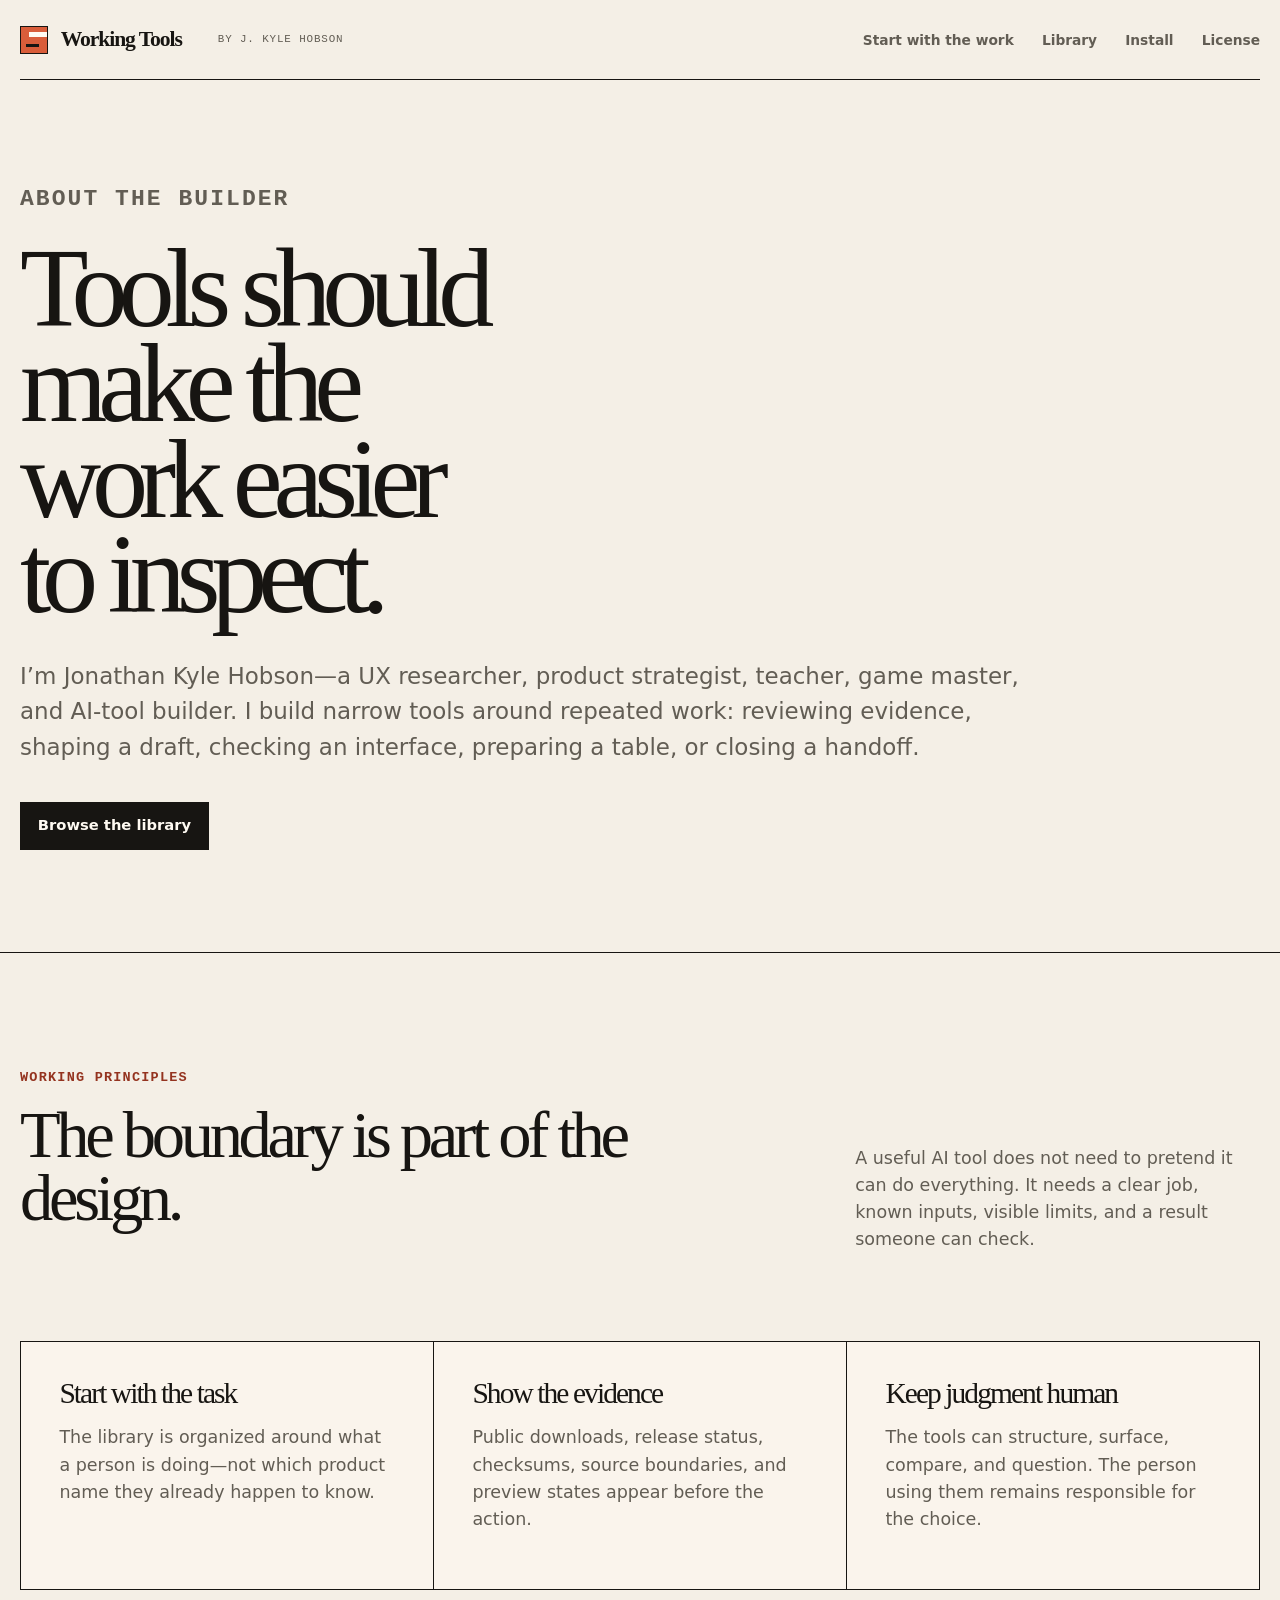
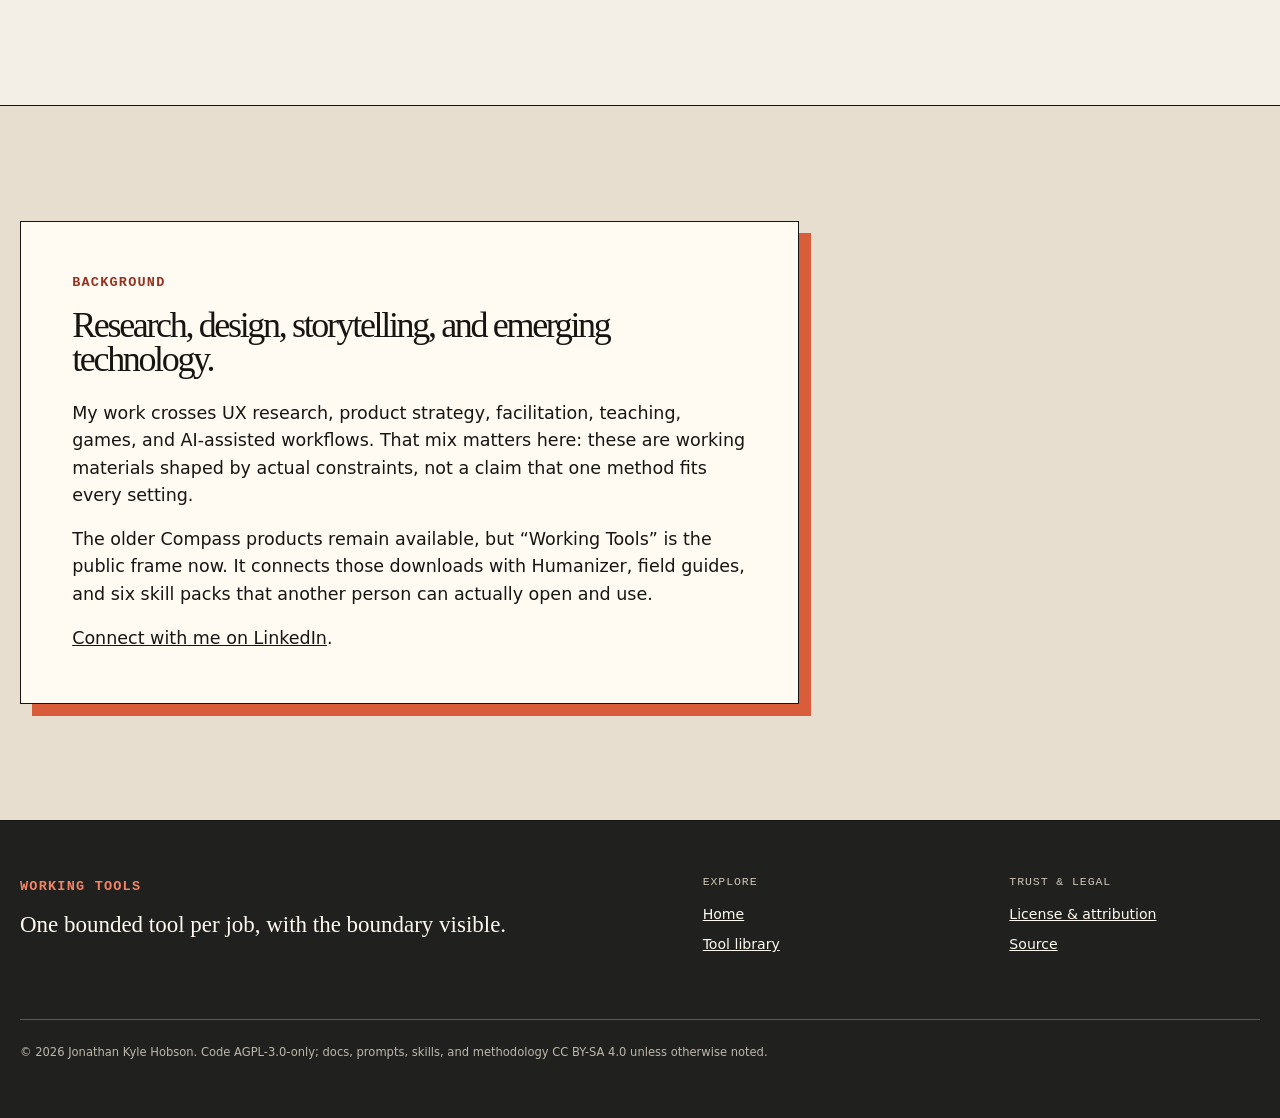
==== commit 5db4fadc: "Redesign public suite as Working Tools" ====
--- a/about/index.html
+++ b/about/index.html
@@ -19,9 +19,9 @@
   <main id="main">
     <header class="page-heading"><p class="eyebrow">About the builder</p><h1>Tools should make the work easier to inspect.</h1><p>I’m Jonathan Kyle Hobson—a UX researcher, product strategist, teacher, game master, and AI-tool builder. I build narrow tools around repeated work: reviewing evidence, shaping a draft, checking an interface, preparing a table, or closing a handoff.</p><div class="page-actions"><a class="button button-primary" href="../#library">Browse the library</a></div></header>
     <section class="section-block" aria-labelledby="principles-title"><div class="section-inner"><div class="section-heading"><div><p class="section-index">Working principles</p><h2 id="principles-title">The boundary is part of the design.</h2></div><p>A useful AI tool does not need to pretend it can do everything. It needs a clear job, known inputs, visible limits, and a result someone can check.</p></div><div class="content-grid"><article class="content-card"><h2>Start with the task</h2><p>The library is organized around what a person is doing—not which product name they already happen to know.</p></article><article class="content-card"><h2>Show the evidence</h2><p>Public downloads, release status, checksums, source boundaries, and preview states appear before the action.</p></article><article class="content-card"><h2>Keep judgment human</h2><p>The tools can structure, surface, compare, and question. The person using them remains responsible for the choice.</p></article></div></div></section>
-    <section class="section-block trust-section" aria-labelledby="background-title"><div class="section-inner"><div class="prose-block"><p class="section-index">Background</p><h2 id="background-title">Research, design, storytelling, and emerging technology.</h2><p>My work crosses UX research, product strategy, facilitation, teaching, games, and AI-assisted workflows. That mix matters here: these are working materials shaped by actual constraints, not a claim that one method fits every setting.</p><p>The Compass products remain part of the library. “Working Tools” is the larger public frame: a quieter, more useful way to connect those products with Humanizer, field guides, skills, plugin collections, connected services, and local systems.</p><p><a href="https://www.linkedin.com/in/jonathankylehobson/" rel="me">Connect with me on LinkedIn</a>.</p></div></div></section>
+    <section class="section-block trust-section" aria-labelledby="background-title"><div class="section-inner"><div class="prose-block"><p class="section-index">Background</p><h2 id="background-title">Research, design, storytelling, and emerging technology.</h2><p>My work crosses UX research, product strategy, facilitation, teaching, games, and AI-assisted workflows. That mix matters here: these are working materials shaped by actual constraints, not a claim that one method fits every setting.</p><p>The older Compass products remain available, but “Working Tools” is the public frame now. It connects those downloads with Humanizer, field guides, and six skill packs that another person can actually open and use.</p><p><a href="https://www.linkedin.com/in/jonathankylehobson/" rel="me">Connect with me on LinkedIn</a>.</p></div></div></section>
   </main>
   <footer class="site-footer"><div class="site-footer-inner"><div><p class="eyebrow">Working Tools</p><p class="footer-statement">One bounded tool per job, with the boundary visible.</p></div><nav class="footer-group" aria-label="Explore"><h2>Explore</h2><a href="../">Home</a><a href="../#library">Tool library</a></nav><nav class="footer-group" aria-label="Trust and legal"><h2>Trust &amp; legal</h2><a href="../license/">License &amp; attribution</a><a href="https://github.com/JonathanKHobson/compass-suite">Source</a></nav><p class="footer-legal">© 2026 Jonathan Kyle Hobson. Code AGPL-3.0-only; docs, prompts, skills, and methodology CC BY-SA 4.0 unless otherwise noted.</p></div></footer>
-  <script type="module" src="../assets/js/main.js"></script>
+  <script type="module" src="../assets/js/collection.js"></script>
 </body>
 </html>
--- a/assets/css/main.css
+++ b/assets/css/main.css
@@ -2,5 +2,5 @@
 @import url("base.css");
 @import url("layout.css");
 @import url("components.css");
+@import url("collection.css");
 @import url("responsive.css");
-
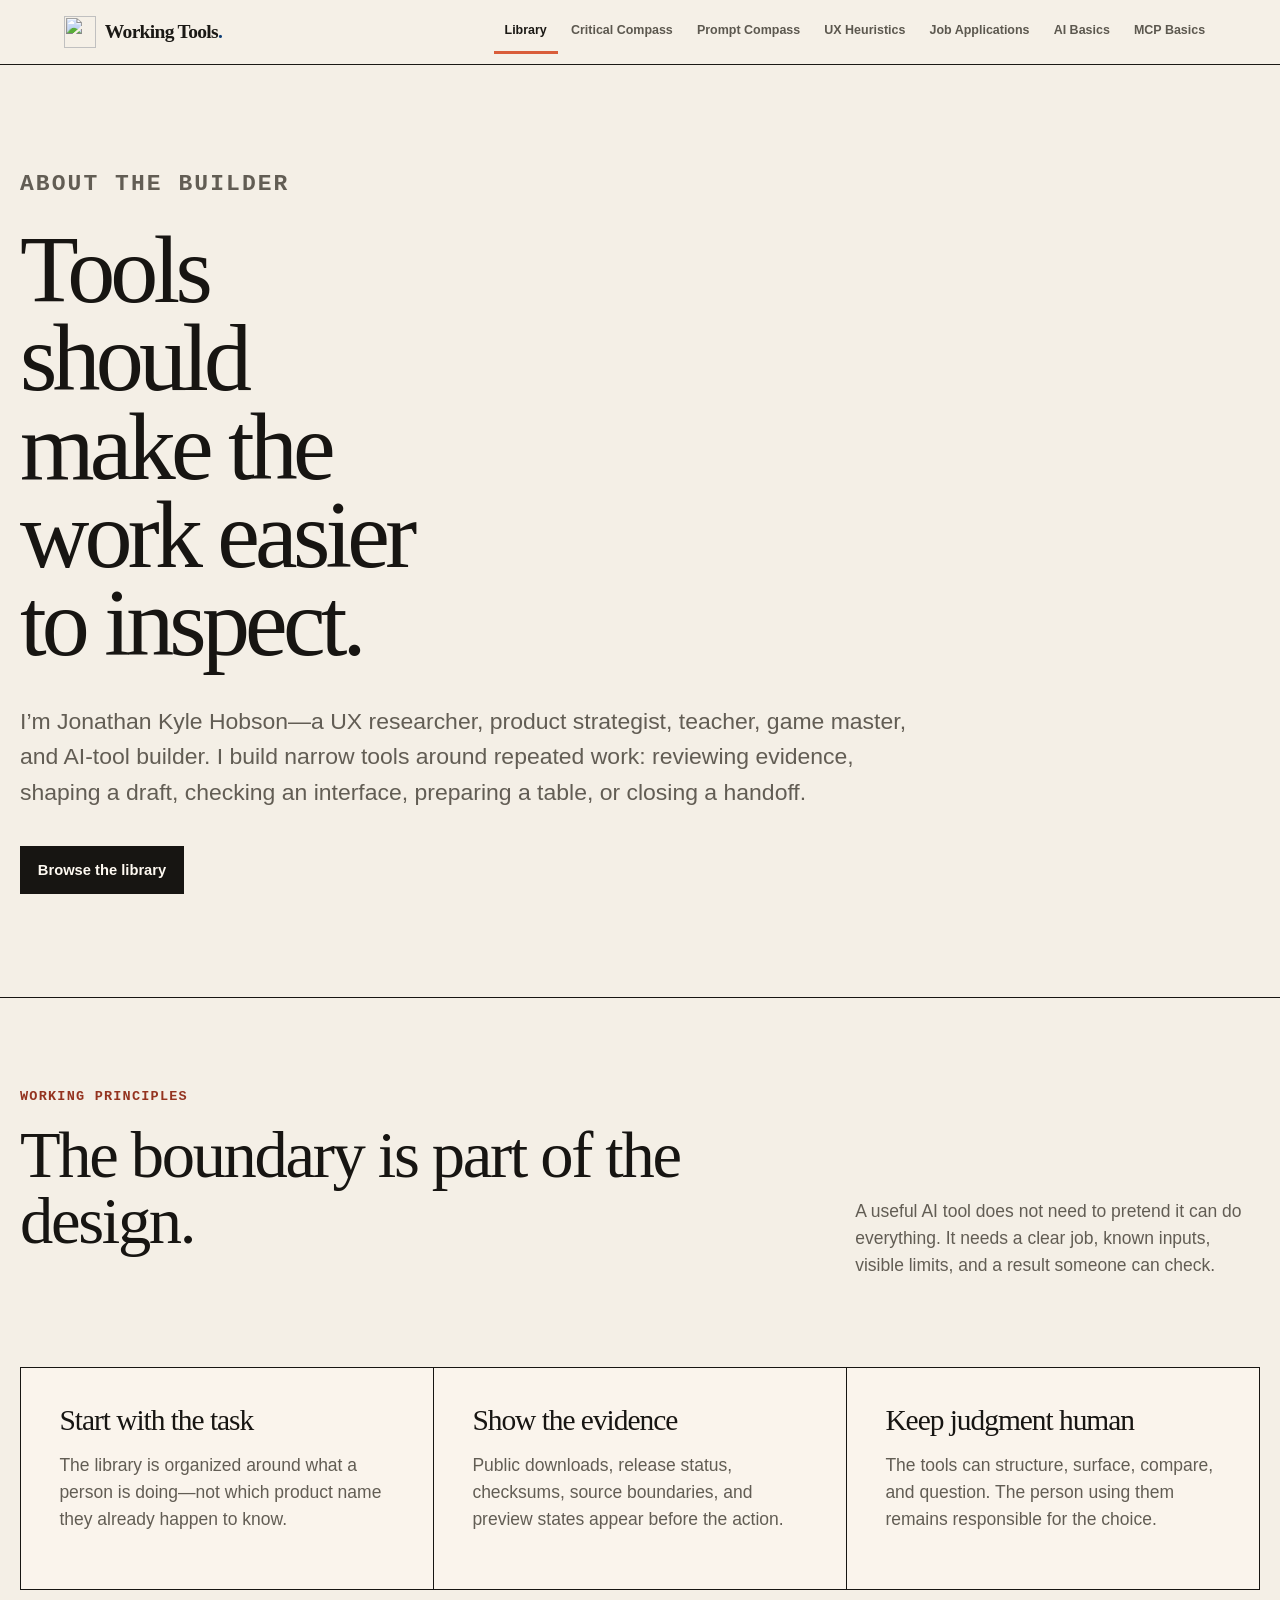
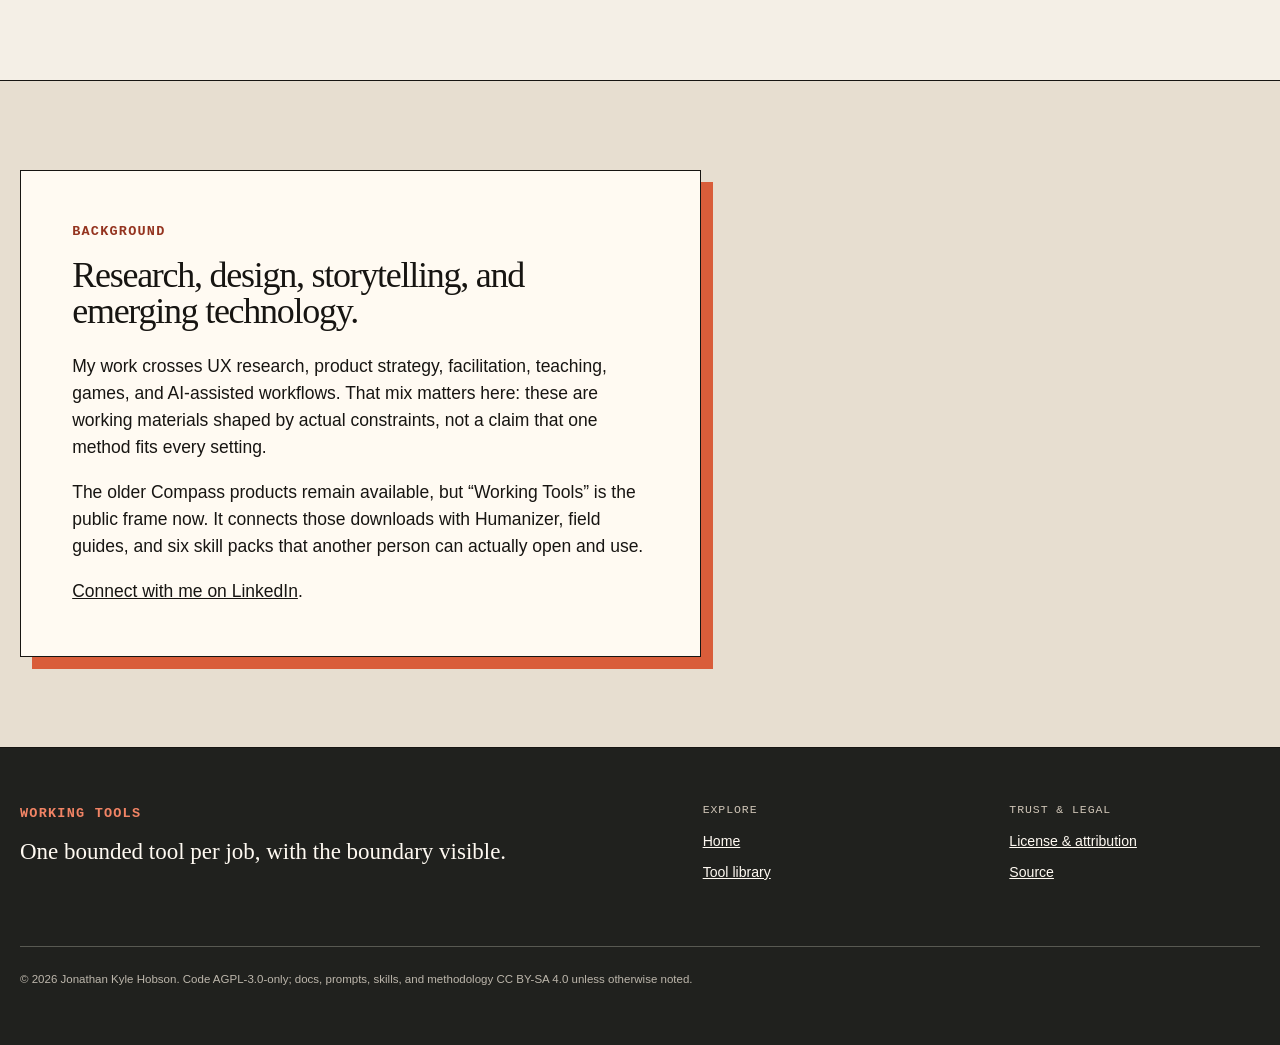
==== commit f4daec86: "fix: unify public frame and identity" ====
--- a/about/index.html
+++ b/about/index.html
@@ -5,8 +5,10 @@
   <meta name="viewport" content="width=device-width, initial-scale=1">
   <title>About J. Kyle Hobson — Working Tools</title>
   <meta name="description" content="About Jonathan Kyle Hobson and the real-work principles behind Working Tools.">
-  <link rel="icon" href="../assets/working-tools-mark.svg" type="image/svg+xml">
+  <link rel="icon" type="image/png" sizes="32x32" href="/compass-suite/assets/brand/working-tools-favicon-32.png">
+  <link rel="apple-touch-icon" sizes="180x180" href="/compass-suite/assets/brand/working-tools-icon-180.png">
   <link rel="stylesheet" href="../assets/css/main.css">
+  <link rel="stylesheet" href="../assets/css/network-frame.css">
 </head>
 <body>
   <a class="skip-link" href="#main">Skip to the page</a>
@@ -22,6 +24,7 @@
     <section class="section-block trust-section" aria-labelledby="background-title"><div class="section-inner"><div class="prose-block"><p class="section-index">Background</p><h2 id="background-title">Research, design, storytelling, and emerging technology.</h2><p>My work crosses UX research, product strategy, facilitation, teaching, games, and AI-assisted workflows. That mix matters here: these are working materials shaped by actual constraints, not a claim that one method fits every setting.</p><p>The older Compass products remain available, but “Working Tools” is the public frame now. It connects those downloads with Humanizer, field guides, and six skill packs that another person can actually open and use.</p><p><a href="https://www.linkedin.com/in/jonathankylehobson/" rel="me">Connect with me on LinkedIn</a>.</p></div></div></section>
   </main>
   <footer class="site-footer"><div class="site-footer-inner"><div><p class="eyebrow">Working Tools</p><p class="footer-statement">One bounded tool per job, with the boundary visible.</p></div><nav class="footer-group" aria-label="Explore"><h2>Explore</h2><a href="../">Home</a><a href="../#library">Tool library</a></nav><nav class="footer-group" aria-label="Trust and legal"><h2>Trust &amp; legal</h2><a href="../license/">License &amp; attribution</a><a href="https://github.com/JonathanKHobson/compass-suite">Source</a></nav><p class="footer-legal">© 2026 Jonathan Kyle Hobson. Code AGPL-3.0-only; docs, prompts, skills, and methodology CC BY-SA 4.0 unless otherwise noted.</p></div></footer>
+  <script type="module" src="../assets/js/network-frame.js"></script>
   <script type="module" src="../assets/js/collection.js"></script>
 </body>
 </html>
--- a/assets/css/network-frame.css
+++ b/assets/css/network-frame.css
@@ -0,0 +1,184 @@
+/* Canonical Working Tools frame shared by every public route. */
+:root {
+  --network-paper: #f5f0e7;
+  --network-cream: #fffaf2;
+  --network-ink: #1b1915;
+  --network-muted: #5c584f;
+  --network-line: #c8bda9;
+  --network-signal: #d95d3a;
+  --network-identity: #0f3f78;
+  --network-sans: -apple-system, BlinkMacSystemFont, "Segoe UI", Roboto, Helvetica, Arial, sans-serif;
+  --network-display: Georgia, "Times New Roman", serif;
+  --network-nav-height: 64px;
+}
+
+.network-nav,
+.network-nav * {
+  box-sizing: border-box;
+}
+
+.network-nav {
+  background: rgb(245 240 231 / 97%) !important;
+  border: 0 !important;
+  border-bottom: 1px solid var(--network-ink) !important;
+  border-radius: 0 !important;
+  box-shadow: none !important;
+  color: var(--network-ink) !important;
+  display: block !important;
+  font-family: var(--network-sans) !important;
+  height: auto !important;
+  margin: 0 !important;
+  max-width: none !important;
+  min-height: var(--network-nav-height) !important;
+  padding: 0 !important;
+  position: sticky !important;
+  top: 0 !important;
+  width: 100% !important;
+  z-index: 1500 !important;
+}
+
+.network-nav-inner {
+  align-items: center !important;
+  display: flex !important;
+  gap: 1.25rem !important;
+  margin: 0 !important;
+  max-width: none !important;
+  min-height: var(--network-nav-height) !important;
+  padding: 0 clamp(1rem, 5vw, 4.5rem) !important;
+  position: relative !important;
+  width: 100% !important;
+}
+
+.network-nav-brand {
+  align-items: center !important;
+  color: var(--network-ink) !important;
+  display: inline-flex !important;
+  flex: 0 0 auto !important;
+  font-family: var(--network-display) !important;
+  font-size: 1.22rem !important;
+  font-weight: 700 !important;
+  letter-spacing: -0.035em !important;
+  line-height: 1 !important;
+  min-height: 44px !important;
+  padding: 0 !important;
+  text-decoration: none !important;
+  gap: 0.55rem !important;
+}
+
+.network-nav-mark {
+  display: block !important;
+  flex: 0 0 auto !important;
+  height: 32px !important;
+  object-fit: contain !important;
+  width: 32px !important;
+}
+
+.network-nav-wordmark {
+  white-space: nowrap !important;
+}
+
+.network-nav-wordmark > span {
+  color: var(--network-identity) !important;
+}
+
+.network-nav-links {
+  align-items: center !important;
+  display: flex !important;
+  gap: 0.15rem !important;
+  justify-content: flex-end !important;
+  margin: 0 0 0 auto !important;
+  min-width: 0 !important;
+  padding: 0 !important;
+}
+
+.network-nav-link {
+  align-items: center !important;
+  background: transparent !important;
+  border: 0 !important;
+  border-bottom: 3px solid transparent !important;
+  border-radius: 0 !important;
+  color: var(--network-muted) !important;
+  display: inline-flex !important;
+  flex: 0 0 auto !important;
+  font-family: var(--network-sans) !important;
+  font-size: 0.78rem !important;
+  font-weight: 650 !important;
+  letter-spacing: 0 !important;
+  line-height: 1.2 !important;
+  min-height: 44px !important;
+  padding: 0.65rem 0.68rem !important;
+  text-decoration: none !important;
+  text-transform: none !important;
+  white-space: nowrap !important;
+}
+
+.network-nav-link:hover,
+.network-nav-link:focus-visible,
+.network-nav-link[aria-current="page"] {
+  color: var(--network-ink) !important;
+}
+
+.network-nav-link[aria-current="page"] {
+  border-bottom-color: var(--network-signal) !important;
+}
+
+.network-nav-toggle {
+  align-items: center !important;
+  background: transparent !important;
+  border: 1px solid var(--network-ink) !important;
+  border-radius: 0 !important;
+  color: var(--network-ink) !important;
+  cursor: pointer !important;
+  display: none !important;
+  font-family: var(--network-sans) !important;
+  font-size: 0.82rem !important;
+  font-weight: 700 !important;
+  justify-content: center !important;
+  line-height: 1 !important;
+  margin: 0 0 0 auto !important;
+  min-height: 44px !important;
+  min-width: 64px !important;
+  padding: 0.65rem 0.8rem !important;
+}
+
+@media (max-width: 1040px) {
+  .network-nav-inner {
+    flex-wrap: wrap !important;
+    gap: 0 !important;
+  }
+
+  .network-nav-toggle {
+    display: inline-flex !important;
+  }
+
+  .network-nav-links {
+    background: var(--network-paper) !important;
+    border-top: 1px solid var(--network-line) !important;
+    display: grid !important;
+    flex-basis: 100% !important;
+    grid-template-columns: repeat(2, minmax(0, 1fr)) !important;
+    margin: 0 !important;
+    padding: 0.5rem 0 0.75rem !important;
+    width: 100% !important;
+  }
+
+  .network-nav.network-nav-ready .network-nav-links {
+    display: none !important;
+  }
+
+  .network-nav.network-nav-ready .network-nav-links.is-open {
+    display: grid !important;
+  }
+
+  .network-nav-link {
+    justify-content: flex-start !important;
+    min-width: 0 !important;
+    white-space: normal !important;
+  }
+}
+
+@media (max-width: 560px) {
+  .network-nav-links {
+    grid-template-columns: 1fr !important;
+  }
+}
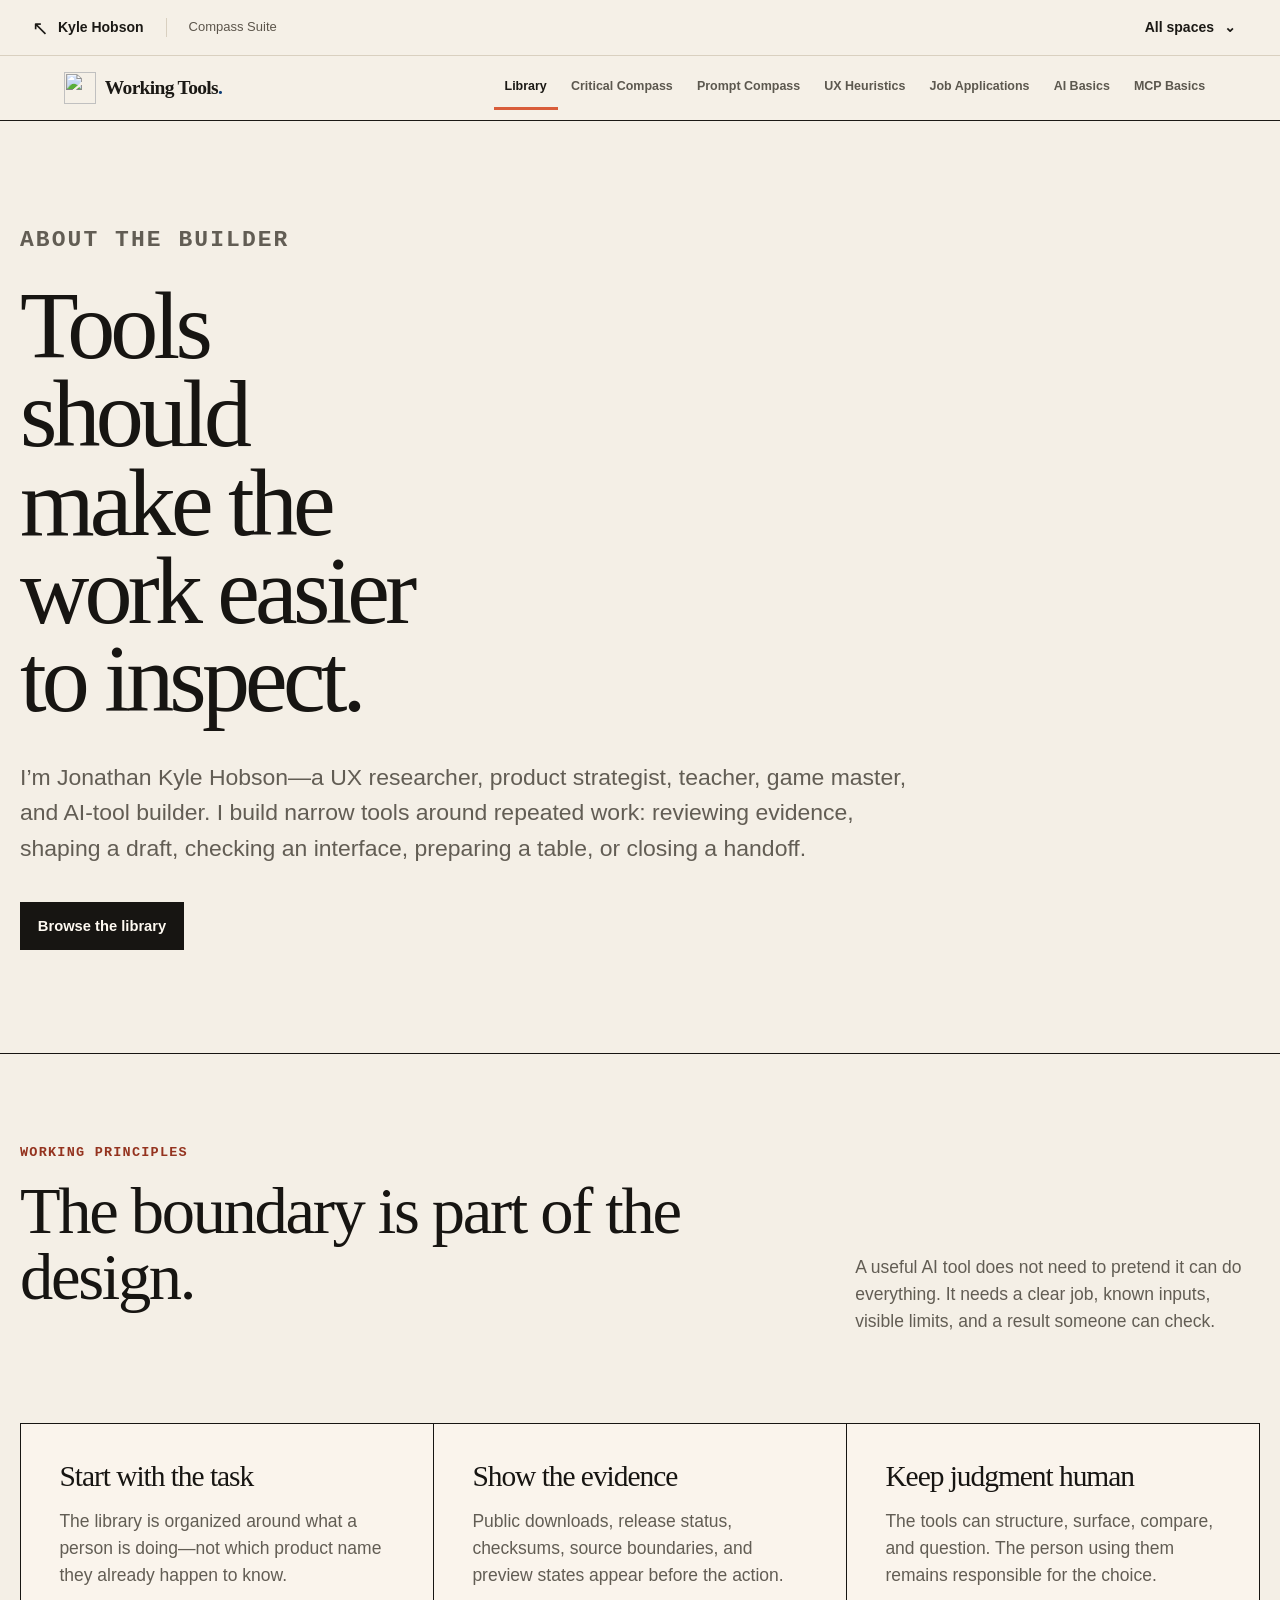
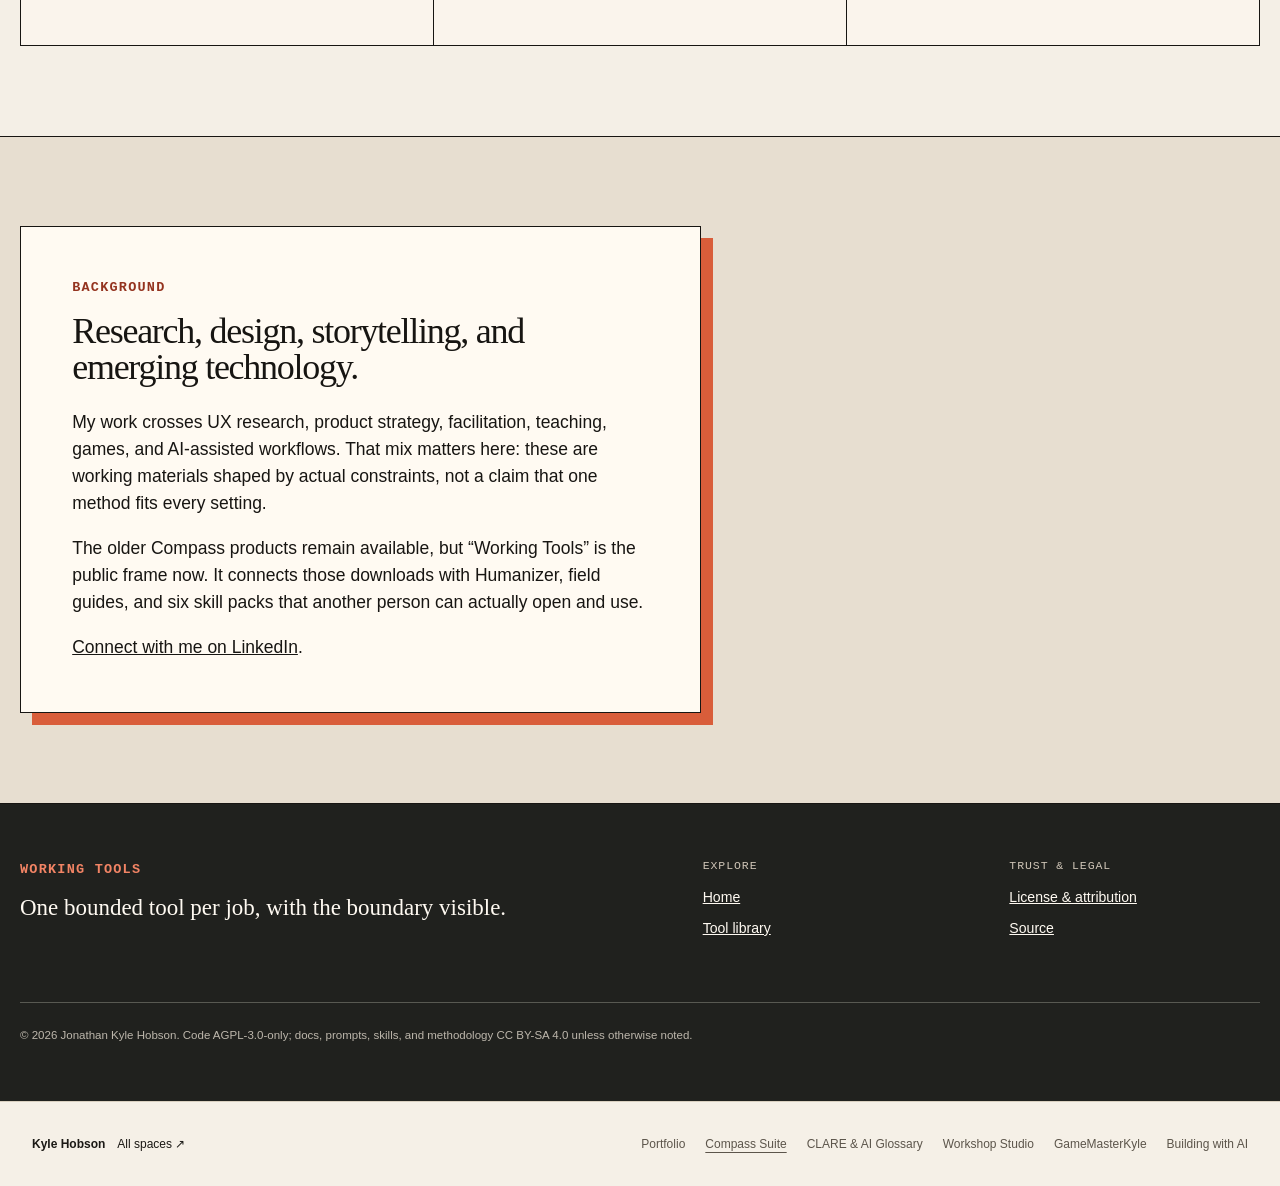
==== commit 5b8cc77a: "Theme shared navigation and add quiet cross-site footer" ====
--- a/about/index.html
+++ b/about/index.html
@@ -9,8 +9,23 @@
   <link rel="apple-touch-icon" sizes="180x180" href="/compass-suite/assets/brand/working-tools-icon-180.png">
   <link rel="stylesheet" href="../assets/css/main.css">
   <link rel="stylesheet" href="../assets/css/network-frame.css">
+<link rel="stylesheet" href="../network/navigation.css?v=4"><script src="../network/navigation.js?v=2" defer></script>
 </head>
 <body>
+<!-- kh-network:start -->
+<nav class="kh-network" data-kh-space="compass" aria-label="Kyle Hobson’s spaces">
+  <div class="kh-inner">
+    <a class="kh-home" href="https://jonathankhobson.github.io/portfolio/spaces/" aria-label="Kyle Hobson, all spaces home"><span class="kh-home-symbol" aria-hidden="true">↖</span>Kyle Hobson</a>
+    <span class="kh-current">Compass Suite</span>
+    <details class="kh-menu"><summary>All spaces <span class="kh-caret" aria-hidden="true">⌄</span></summary>
+      <div class="kh-panel"><div class="kh-panel-top"><a href="https://jonathankhobson.github.io/portfolio/spaces/">All spaces home →</a><p class="kh-note">Work, tools, learning, and play.</p></div>
+        <div class="kh-destinations"><a class="kh-destination" href="https://jonathankhobson.github.io/portfolio/"><strong>Portfolio</strong><small>Design, research, AI &amp; learning</small></a><a class="kh-destination" href="https://jonathankhobson.github.io/compass-suite/" aria-current="location"><strong>Compass Suite<em>Here</em></strong><small>Practical tools for your next task</small></a><a class="kh-destination" href="https://jonathankhobson.github.io/AI/#/"><strong>CLARE &amp; AI Glossary</strong><small>Prompting tools &amp; the AI glossary</small></a><a class="kh-destination" href="https://jonathankhobson.github.io/portfolio/workshop-studio/"><strong>Workshop Studio</strong><small>Explore the studio, then open the app</small></a><a class="kh-destination" href="https://jonathankhobson.github.io/gm/"><strong>GameMasterKyle</strong><small>Tabletop adventures &amp; creative work</small></a><a class="kh-destination" href="https://kyle-learning-to-build-with-ai.jkylehobson.chatgpt.site/"><strong>Building with AI</strong><small>The story behind the evolving work</small></a></div>
+      </div>
+    </details>
+  </div>
+</nav>
+<!-- kh-network:end -->
+
   <a class="skip-link" href="#main">Skip to the page</a>
   <header class="site-header">
     <a class="brand-link" href="../"><span class="work-mark" aria-hidden="true"></span><span>Working Tools</span></a>
@@ -26,5 +41,11 @@
   <footer class="site-footer"><div class="site-footer-inner"><div><p class="eyebrow">Working Tools</p><p class="footer-statement">One bounded tool per job, with the boundary visible.</p></div><nav class="footer-group" aria-label="Explore"><h2>Explore</h2><a href="../">Home</a><a href="../#library">Tool library</a></nav><nav class="footer-group" aria-label="Trust and legal"><h2>Trust &amp; legal</h2><a href="../license/">License &amp; attribution</a><a href="https://github.com/JonathanKHobson/compass-suite">Source</a></nav><p class="footer-legal">© 2026 Jonathan Kyle Hobson. Code AGPL-3.0-only; docs, prompts, skills, and methodology CC BY-SA 4.0 unless otherwise noted.</p></div></footer>
   <script type="module" src="../assets/js/network-frame.js"></script>
   <script type="module" src="../assets/js/collection.js"></script>
+<!-- kh-footer:start -->
+<nav class="kh-footer" data-kh-space="compass" aria-label="Explore Kyle Hobson’s other spaces">
+  <div class="kh-footer-inner"><a class="kh-footer-home" href="https://jonathankhobson.github.io/portfolio/spaces/">Kyle Hobson <span>All spaces ↗</span></a>
+  <div class="kh-footer-links"><a href="https://jonathankhobson.github.io/portfolio/">Portfolio</a><a href="https://jonathankhobson.github.io/compass-suite/" aria-current="location">Compass Suite</a><a href="https://jonathankhobson.github.io/AI/#/">CLARE &amp; AI Glossary</a><a href="https://jonathankhobson.github.io/portfolio/workshop-studio/">Workshop Studio</a><a href="https://jonathankhobson.github.io/gm/">GameMasterKyle</a><a href="https://kyle-learning-to-build-with-ai.jkylehobson.chatgpt.site/">Building with AI</a></div></div>
+</nav>
+<!-- kh-footer:end -->
 </body>
 </html>
--- a/network/navigation.css
+++ b/network/navigation.css
@@ -0,0 +1,80 @@
+/* Same navigation identity and behavior; each space supplies its own palette. */
+:root { --kh-bg:#f4f2e9; --kh-ink:#192b25; --kh-muted:#46564b; --kh-line:#c9cdc3; --kh-hover:#e2e6da; --kh-panel-bg:#fffef8; --kh-focus:#246247; }
+body:has([data-kh-space="glossary"]), body:has([data-kh-space="workshop"]) { --kh-bg:#fff; --kh-ink:#20252b; --kh-muted:#515b69; --kh-line:#dce1e8; --kh-hover:#edf3ff; --kh-panel-bg:#fff; --kh-focus:#174dcc; }
+body:has([data-kh-space="gm"]) { --kh-bg:#19231f; --kh-ink:#f7f3e6; --kh-muted:#c6cebf; --kh-line:#465348; --kh-hover:#2b3b30; --kh-panel-bg:#202d26; --kh-focus:#e7cf91; }
+body:has([data-kh-space="compass"]) { --kh-bg:#f5f0e7; --kh-ink:#1b1915; --kh-muted:#5c554b; --kh-line:#d9d0c0; --kh-hover:#e9dfcf; --kh-panel-bg:#fffcf6; --kh-focus:#a33c20; }
+body.edition-ai, body:has([data-kh-space="evolution"]) { --kh-ink:#332c2a; --kh-muted:#66514a; --kh-focus:#8b4934; --kh-hover:#eadfd4; }
+/* Kyle Hobson's shared navigation. Product headers remain locally owned. */
+:root { --kh-bar-height: 56px; }
+.kh-network, .kh-network * { box-sizing: border-box; }
+.kh-network {
+  position: sticky; top: 0; z-index: 60; isolation: isolate;
+  width: 100%; margin: 0; padding: 0; border: 0; border-bottom: 1px solid var(--kh-line);
+  background: var(--kh-bg); color: var(--kh-ink); text-align: left;
+  font: 400 14px/1.4 Arial, Helvetica, sans-serif; letter-spacing: normal;
+}
+.kh-network--flow { position: relative; }
+.kh-network .kh-inner { max-width: 1440px; min-height: calc(var(--kh-bar-height) - 1px); margin: 0 auto; padding: 0 32px; display: flex; align-items: center; gap: 22px; }
+.kh-network a { color: var(--kh-ink); text-decoration: none; border: 0; box-shadow: none; background: transparent; font: inherit; letter-spacing: normal; text-transform: none; }
+.kh-network a::after { content: none; }
+.kh-network .kh-home { display: inline-flex; align-items: center; gap: 9px; min-height: 44px; font-weight: 700; white-space: nowrap; }
+.kh-network .kh-home-symbol { font-size: 20px; font-weight: 400; line-height: 1; }
+.kh-network .kh-current { border-left: 1px solid var(--kh-line); padding-left: 22px; font-size: 13px; color: var(--kh-muted); }
+.kh-network .kh-menu { position: static; margin: 0 0 0 auto; padding: 0; border: 0; background: transparent; }
+.kh-network .kh-menu > summary { display: flex; align-items: center; justify-content: center; gap: 10px; list-style: none; min-height: 44px; padding: 0 12px; border: 0; border-radius: 4px; background: transparent; color: var(--kh-ink); cursor: pointer; font: 700 14px/1.4 Arial, Helvetica, sans-serif; }
+.kh-network summary::-webkit-details-marker { display: none; }
+.kh-network summary::after { content: none; }
+.kh-network .kh-menu[open] > summary, .kh-network summary:hover { background: var(--kh-hover); }
+.kh-network .kh-caret { display: inline-block; transition: transform 120ms; }
+.kh-network .kh-menu[open] .kh-caret { transform: rotate(180deg); }
+.kh-network .kh-menu:not([open]) .kh-panel { display: none; }
+.kh-network .kh-panel { position: absolute; right: 24px; top: calc(100% + 8px); width: min(660px, calc(100% - 32px)); max-height: calc(100dvh - var(--kh-bar-height) - 24px); overflow-y: auto; overscroll-behavior: contain; padding: 20px; background: var(--kh-panel-bg); color: var(--kh-ink); border: 1px solid var(--kh-line); border-radius: 8px; box-shadow: 0 12px 36px #13251d26; }
+.kh-network .kh-panel-top { display: flex; justify-content: space-between; gap: 12px; align-items: center; padding: 0 8px 12px; border-bottom: 1px solid var(--kh-line); }
+.kh-network .kh-panel-top a { display: flex; align-items: center; min-height: 44px; font-weight: 700; text-decoration: underline; text-underline-offset: 4px; }
+.kh-network .kh-note { max-width: 220px; color: var(--kh-muted); font-size: 12px; text-align: right; margin: 0; }
+.kh-network .kh-destinations { display: grid; grid-template-columns: 1fr 1fr; gap: 4px; padding-top: 12px; }
+.kh-network .kh-destination { display: block; min-height: 84px; border-radius: 4px; padding: 13px 12px; line-height: 1.4; }
+.kh-network .kh-destination:hover, .kh-network .kh-destination[aria-current] { background: var(--kh-hover); }
+.kh-network .kh-destination strong { display: block; font: 700 15px/1.4 Arial, Helvetica, sans-serif; color: var(--kh-ink); }
+.kh-network .kh-destination small { display: block; font: 400 12px/1.5 Arial, Helvetica, sans-serif; color: var(--kh-muted); margin-top: 3px; }
+.kh-network .kh-destination em { font: 400 11px/1.4 Arial, Helvetica, sans-serif; margin-left: 6px; color: var(--kh-muted); white-space: nowrap; }
+.kh-network :is(a, summary):focus-visible { outline: 3px solid var(--kh-focus); outline-offset: 3px; }
+@media (max-width: 640px) {
+  :root { --kh-bar-height: 80px; }
+  .kh-network .kh-inner { display: grid; grid-template-columns: minmax(0, 1fr) auto; grid-template-rows: 44px 25px; gap: 0 10px; padding: 4px 16px 6px; }
+  .kh-network .kh-current { border: 0; padding: 0 0 0 27px; grid-column: 1; font-size: 12px; white-space: nowrap; overflow: hidden; text-overflow: ellipsis; max-width: 100%; }
+  .kh-network .kh-menu { grid-column: 2; grid-row: 1 / 3; }
+  .kh-network .kh-panel { right: 16px; padding: 12px; }
+  .kh-network .kh-destinations { grid-template-columns: 1fr; gap: 2px; padding-top: 8px; }
+  .kh-network .kh-destination { min-height: 68px; padding: 10px 12px; }
+  .kh-network .kh-panel-top { padding: 0 8px 8px; }
+}
+@media (prefers-reduced-motion: reduce) { .kh-network .kh-caret { transition: none; } }
+
+/* App and deep-reference pages reserve their strongest emphasis for the task. */
+body:has(.kh-network--compact) { --kh-bar-height:44px; }
+.kh-network--compact .kh-inner { min-height:43px; gap:16px; }
+.kh-network--compact .kh-home, .kh-network--compact .kh-menu > summary { font-size:12px; font-weight:500; }
+.kh-network--compact .kh-home-symbol { font-size:16px; }
+.kh-network--compact .kh-current { font-size:12px; padding-left:16px; }
+@media(max-width:640px) {
+  .kh-network--compact .kh-inner { display:flex; padding:0 16px; min-height:43px; }
+  .kh-network--compact .kh-current { display:none; }
+}
+/* Footer navigation stays in document flow and uses the same host palette. */
+.kh-footer, .kh-footer * { box-sizing:border-box; }
+.kh-footer { position:relative; background:var(--kh-bg); color:var(--kh-muted); border-top:1px solid var(--kh-line); font:400 12px/1.5 Arial,Helvetica,sans-serif; }
+.kh-footer .kh-footer-inner { max-width:1440px; margin:auto; padding:20px 32px; display:flex; gap:24px; align-items:center; }
+.kh-footer a { color:var(--kh-muted); text-decoration:none; border:0; box-shadow:none; background:none; min-height:44px; display:inline-flex; align-items:center; padding:6px 0; font:inherit; }
+.kh-footer a::after { content:none; }
+.kh-footer a:hover { color:var(--kh-ink); text-decoration:underline; text-underline-offset:4px; }
+.kh-footer a:focus-visible { outline:3px solid var(--kh-focus); outline-offset:3px; }
+.kh-footer .kh-footer-home { flex-shrink:0; font-weight:700; color:var(--kh-ink); gap:12px; }
+.kh-footer-home span { font-weight:400; }
+.kh-footer .kh-footer-links { display:flex; flex-wrap:wrap; column-gap:20px; margin-left:auto; }
+.kh-footer a[aria-current] { text-decoration:underline; text-underline-offset:4px; }
+@media(max-width:900px) { .kh-footer .kh-footer-inner { align-items:flex-start; flex-direction:column; gap:4px; } .kh-footer .kh-footer-links { margin:0; } }
+@media(max-width:640px) { .kh-footer .kh-footer-inner { padding:16px; } .kh-footer .kh-footer-links { display:grid; grid-template-columns:1fr 1fr; width:100%; gap:0 20px; } }
+
+/* Compass keeps its own tool navigation below the shared header. */
+body:has(.kh-network) .network-nav { top: var(--kh-bar-height) !important; z-index: 40 !important; }
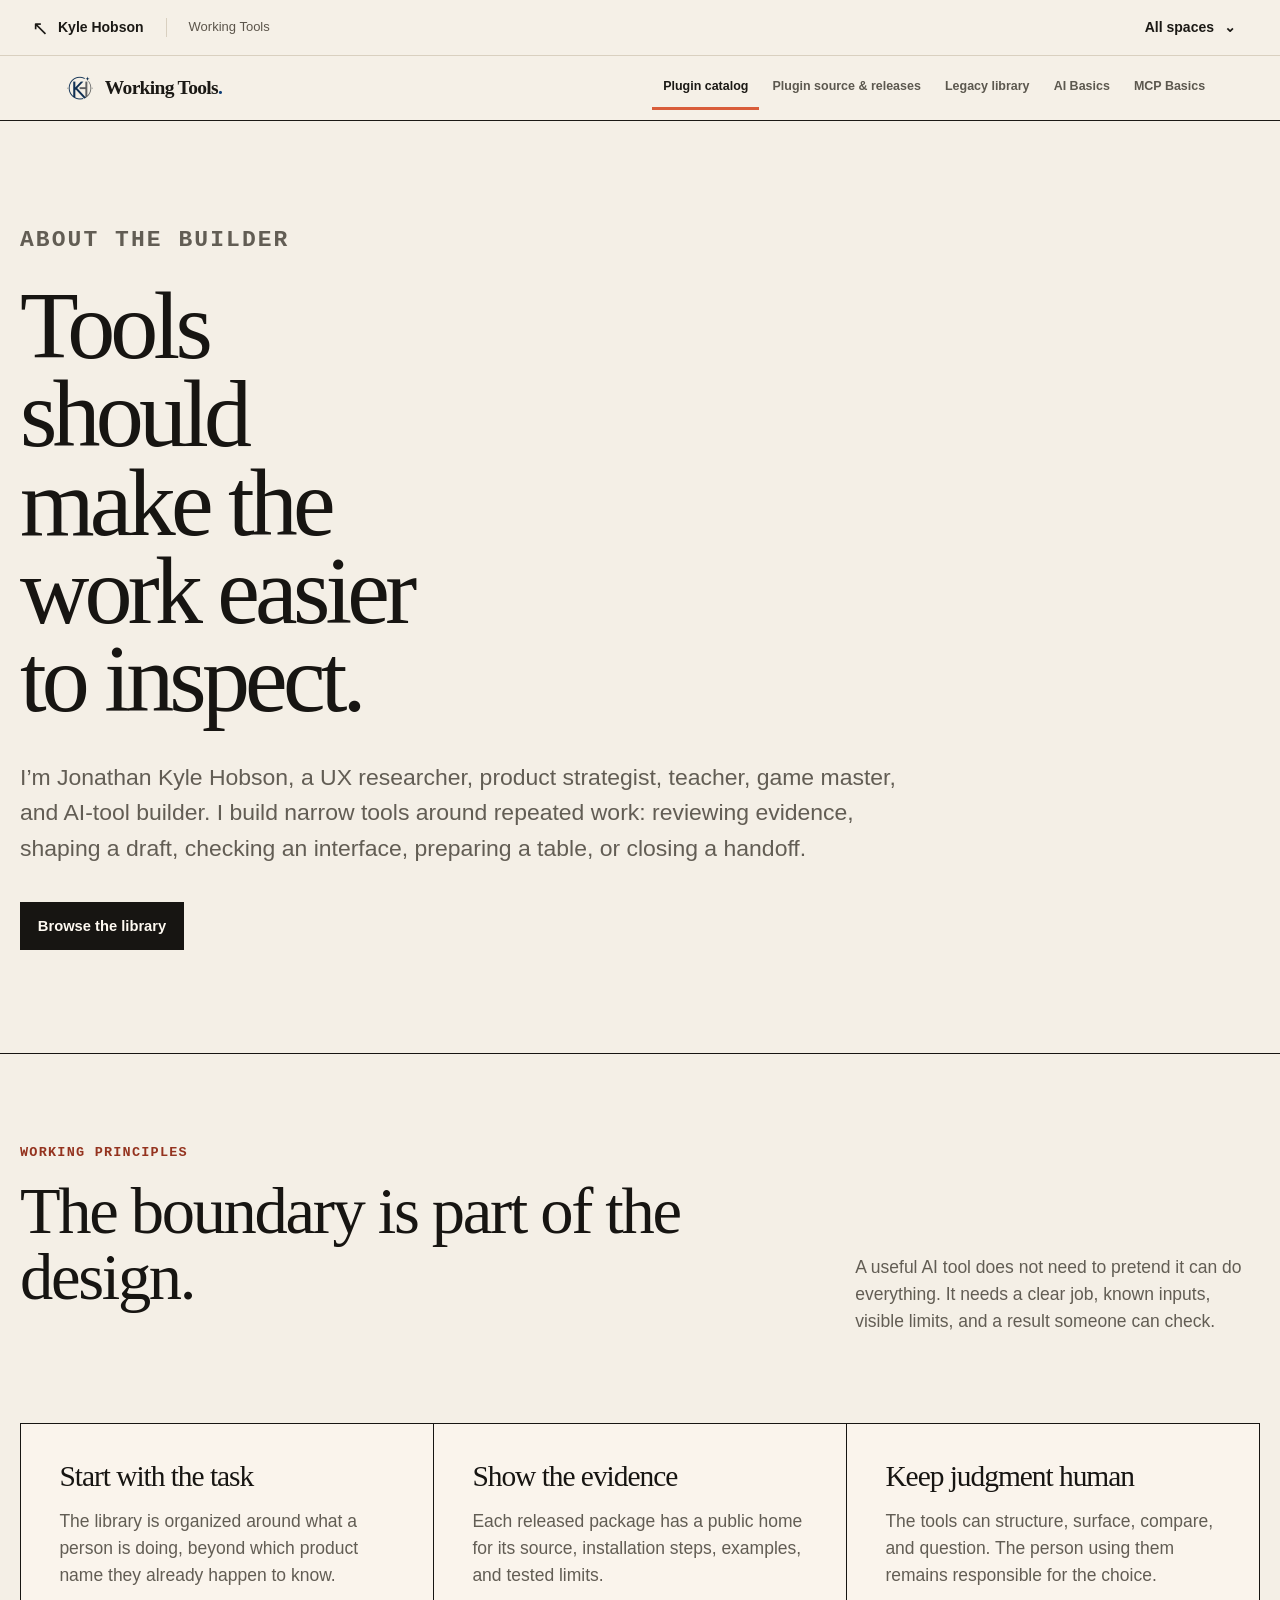
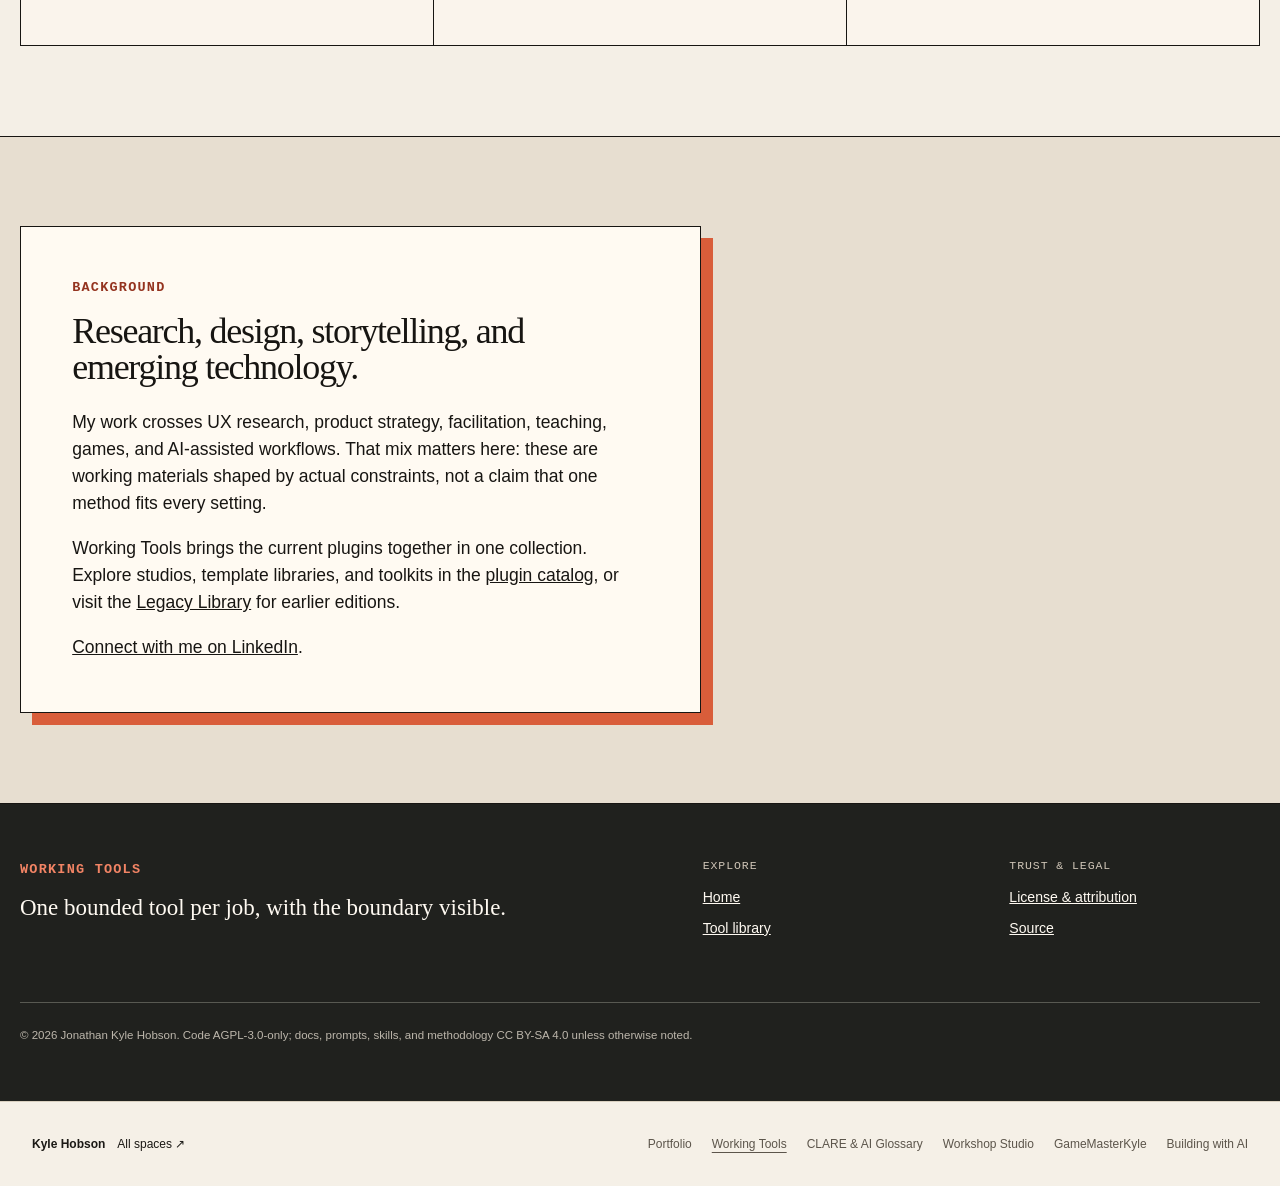
==== commit ffea5c17: "Align About page and cached catalog with plugin transition" ====
--- a/about/index.html
+++ b/about/index.html
@@ -1,6 +1,7 @@
 <!doctype html>
 <html lang="en">
 <head>
+  <script src="../migration/forward.js"></script>
   <meta charset="utf-8">
   <meta name="viewport" content="width=device-width, initial-scale=1">
   <title>About J. Kyle Hobson — Working Tools</title>
@@ -12,14 +13,15 @@
 <link rel="stylesheet" href="../network/navigation.css?v=4"><script src="../network/navigation.js?v=2" defer></script>
 </head>
 <body>
+  <noscript><p>Working Tools has a new home. <a href="https://working-tools.jkylehobson.chatgpt.site/about/">Open this page on Working Tools</a>.</p></noscript>
 <!-- kh-network:start -->
 <nav class="kh-network" data-kh-space="compass" aria-label="Kyle Hobson’s spaces">
   <div class="kh-inner">
     <a class="kh-home" href="https://jonathankhobson.github.io/portfolio/spaces/" aria-label="Kyle Hobson, all spaces home"><span class="kh-home-symbol" aria-hidden="true">↖</span>Kyle Hobson</a>
-    <span class="kh-current">Compass Suite</span>
+    <span class="kh-current">Working Tools</span>
     <details class="kh-menu"><summary>All spaces <span class="kh-caret" aria-hidden="true">⌄</span></summary>
       <div class="kh-panel"><div class="kh-panel-top"><a href="https://jonathankhobson.github.io/portfolio/spaces/">All spaces home →</a><p class="kh-note">Work, tools, learning, and play.</p></div>
-        <div class="kh-destinations"><a class="kh-destination" href="https://jonathankhobson.github.io/portfolio/"><strong>Portfolio</strong><small>Design, research, AI &amp; learning</small></a><a class="kh-destination" href="https://jonathankhobson.github.io/compass-suite/" aria-current="location"><strong>Compass Suite<em>Here</em></strong><small>Practical tools for your next task</small></a><a class="kh-destination" href="https://jonathankhobson.github.io/AI/#/"><strong>CLARE &amp; AI Glossary</strong><small>Prompting tools &amp; the AI glossary</small></a><a class="kh-destination" href="https://jonathankhobson.github.io/portfolio/workshop-studio/"><strong>Workshop Studio</strong><small>Explore the studio, then open the app</small></a><a class="kh-destination" href="https://jonathankhobson.github.io/gm/"><strong>GameMasterKyle</strong><small>Tabletop adventures &amp; creative work</small></a><a class="kh-destination" href="https://kyle-learning-to-build-with-ai.jkylehobson.chatgpt.site/"><strong>Building with AI</strong><small>The story behind the evolving work</small></a></div>
+        <div class="kh-destinations"><a class="kh-destination" href="https://jonathankhobson.github.io/portfolio/"><strong>Portfolio</strong><small>Design, research, AI &amp; learning</small></a><a class="kh-destination" href="https://jonathankhobson.github.io/compass-suite/" aria-current="location"><strong>Working Tools<em>Here</em></strong><small>Practical tools for your next task</small></a><a class="kh-destination" href="https://jonathankhobson.github.io/AI/#/"><strong>CLARE &amp; AI Glossary</strong><small>Prompting tools &amp; the AI glossary</small></a><a class="kh-destination" href="https://jonathankhobson.github.io/portfolio/workshop-studio/"><strong>Workshop Studio</strong><small>Explore the studio, then open the app</small></a><a class="kh-destination" href="https://jonathankhobson.github.io/gm/"><strong>GameMasterKyle</strong><small>Tabletop adventures &amp; creative work</small></a><a class="kh-destination" href="https://kyle-learning-to-build-with-ai.jkylehobson.chatgpt.site/"><strong>Building with AI</strong><small>The story behind the evolving work</small></a></div>
       </div>
     </details>
   </div>
@@ -34,9 +36,9 @@
     <nav class="site-nav" id="site-nav" data-site-nav aria-label="Primary navigation"><ul class="site-nav-list"><li><a href="../#work">Start with the work</a></li><li><a href="../#library">Library</a></li><li><a href="../#install">Install</a></li><li><a href="../license/">License</a></li></ul></nav>
   </header>
   <main id="main">
-    <header class="page-heading"><p class="eyebrow">About the builder</p><h1>Tools should make the work easier to inspect.</h1><p>I’m Jonathan Kyle Hobson—a UX researcher, product strategist, teacher, game master, and AI-tool builder. I build narrow tools around repeated work: reviewing evidence, shaping a draft, checking an interface, preparing a table, or closing a handoff.</p><div class="page-actions"><a class="button button-primary" href="../#library">Browse the library</a></div></header>
-    <section class="section-block" aria-labelledby="principles-title"><div class="section-inner"><div class="section-heading"><div><p class="section-index">Working principles</p><h2 id="principles-title">The boundary is part of the design.</h2></div><p>A useful AI tool does not need to pretend it can do everything. It needs a clear job, known inputs, visible limits, and a result someone can check.</p></div><div class="content-grid"><article class="content-card"><h2>Start with the task</h2><p>The library is organized around what a person is doing—not which product name they already happen to know.</p></article><article class="content-card"><h2>Show the evidence</h2><p>Public downloads, release status, checksums, source boundaries, and preview states appear before the action.</p></article><article class="content-card"><h2>Keep judgment human</h2><p>The tools can structure, surface, compare, and question. The person using them remains responsible for the choice.</p></article></div></div></section>
-    <section class="section-block trust-section" aria-labelledby="background-title"><div class="section-inner"><div class="prose-block"><p class="section-index">Background</p><h2 id="background-title">Research, design, storytelling, and emerging technology.</h2><p>My work crosses UX research, product strategy, facilitation, teaching, games, and AI-assisted workflows. That mix matters here: these are working materials shaped by actual constraints, not a claim that one method fits every setting.</p><p>The older Compass products remain available, but “Working Tools” is the public frame now. It connects those downloads with Humanizer, field guides, and six skill packs that another person can actually open and use.</p><p><a href="https://www.linkedin.com/in/jonathankylehobson/" rel="me">Connect with me on LinkedIn</a>.</p></div></div></section>
+    <header class="page-heading"><p class="eyebrow">About the builder</p><h1>Tools should make the work easier to inspect.</h1><p>I’m Jonathan Kyle Hobson, a UX researcher, product strategist, teacher, game master, and AI-tool builder. I build narrow tools around repeated work: reviewing evidence, shaping a draft, checking an interface, preparing a table, or closing a handoff.</p><div class="page-actions"><a class="button button-primary" href="../#library">Browse the library</a></div></header>
+    <section class="section-block" aria-labelledby="principles-title"><div class="section-inner"><div class="section-heading"><div><p class="section-index">Working principles</p><h2 id="principles-title">The boundary is part of the design.</h2></div><p>A useful AI tool does not need to pretend it can do everything. It needs a clear job, known inputs, visible limits, and a result someone can check.</p></div><div class="content-grid"><article class="content-card"><h2>Start with the task</h2><p>The library is organized around what a person is doing, beyond which product name they already happen to know.</p></article><article class="content-card"><h2>Show the evidence</h2><p>Each released package has a public home for its source, installation steps, examples, and tested limits.</p></article><article class="content-card"><h2>Keep judgment human</h2><p>The tools can structure, surface, compare, and question. The person using them remains responsible for the choice.</p></article></div></div></section>
+    <section class="section-block trust-section" aria-labelledby="background-title"><div class="section-inner"><div class="prose-block"><p class="section-index">Background</p><h2 id="background-title">Research, design, storytelling, and emerging technology.</h2><p>My work crosses UX research, product strategy, facilitation, teaching, games, and AI-assisted workflows. That mix matters here: these are working materials shaped by actual constraints, not a claim that one method fits every setting.</p><p>Working Tools brings the current plugins together in one collection. Explore studios, template libraries, and toolkits in the <a href="../#library">plugin catalog</a>, or visit the <a href="../legacy/">Legacy Library</a> for earlier editions.</p><p><a href="https://www.linkedin.com/in/jonathankylehobson/" rel="me">Connect with me on LinkedIn</a>.</p></div></div></section>
   </main>
   <footer class="site-footer"><div class="site-footer-inner"><div><p class="eyebrow">Working Tools</p><p class="footer-statement">One bounded tool per job, with the boundary visible.</p></div><nav class="footer-group" aria-label="Explore"><h2>Explore</h2><a href="../">Home</a><a href="../#library">Tool library</a></nav><nav class="footer-group" aria-label="Trust and legal"><h2>Trust &amp; legal</h2><a href="../license/">License &amp; attribution</a><a href="https://github.com/JonathanKHobson/compass-suite">Source</a></nav><p class="footer-legal">© 2026 Jonathan Kyle Hobson. Code AGPL-3.0-only; docs, prompts, skills, and methodology CC BY-SA 4.0 unless otherwise noted.</p></div></footer>
   <script type="module" src="../assets/js/network-frame.js"></script>
@@ -44,7 +46,7 @@
 <!-- kh-footer:start -->
 <nav class="kh-footer" data-kh-space="compass" aria-label="Explore Kyle Hobson’s other spaces">
   <div class="kh-footer-inner"><a class="kh-footer-home" href="https://jonathankhobson.github.io/portfolio/spaces/">Kyle Hobson <span>All spaces ↗</span></a>
-  <div class="kh-footer-links"><a href="https://jonathankhobson.github.io/portfolio/">Portfolio</a><a href="https://jonathankhobson.github.io/compass-suite/" aria-current="location">Compass Suite</a><a href="https://jonathankhobson.github.io/AI/#/">CLARE &amp; AI Glossary</a><a href="https://jonathankhobson.github.io/portfolio/workshop-studio/">Workshop Studio</a><a href="https://jonathankhobson.github.io/gm/">GameMasterKyle</a><a href="https://kyle-learning-to-build-with-ai.jkylehobson.chatgpt.site/">Building with AI</a></div></div>
+  <div class="kh-footer-links"><a href="https://jonathankhobson.github.io/portfolio/">Portfolio</a><a href="https://jonathankhobson.github.io/compass-suite/" aria-current="location">Working Tools</a><a href="https://jonathankhobson.github.io/AI/#/">CLARE &amp; AI Glossary</a><a href="https://jonathankhobson.github.io/portfolio/workshop-studio/">Workshop Studio</a><a href="https://jonathankhobson.github.io/gm/">GameMasterKyle</a><a href="https://kyle-learning-to-build-with-ai.jkylehobson.chatgpt.site/">Building with AI</a></div></div>
 </nav>
 <!-- kh-footer:end -->
 </body>
